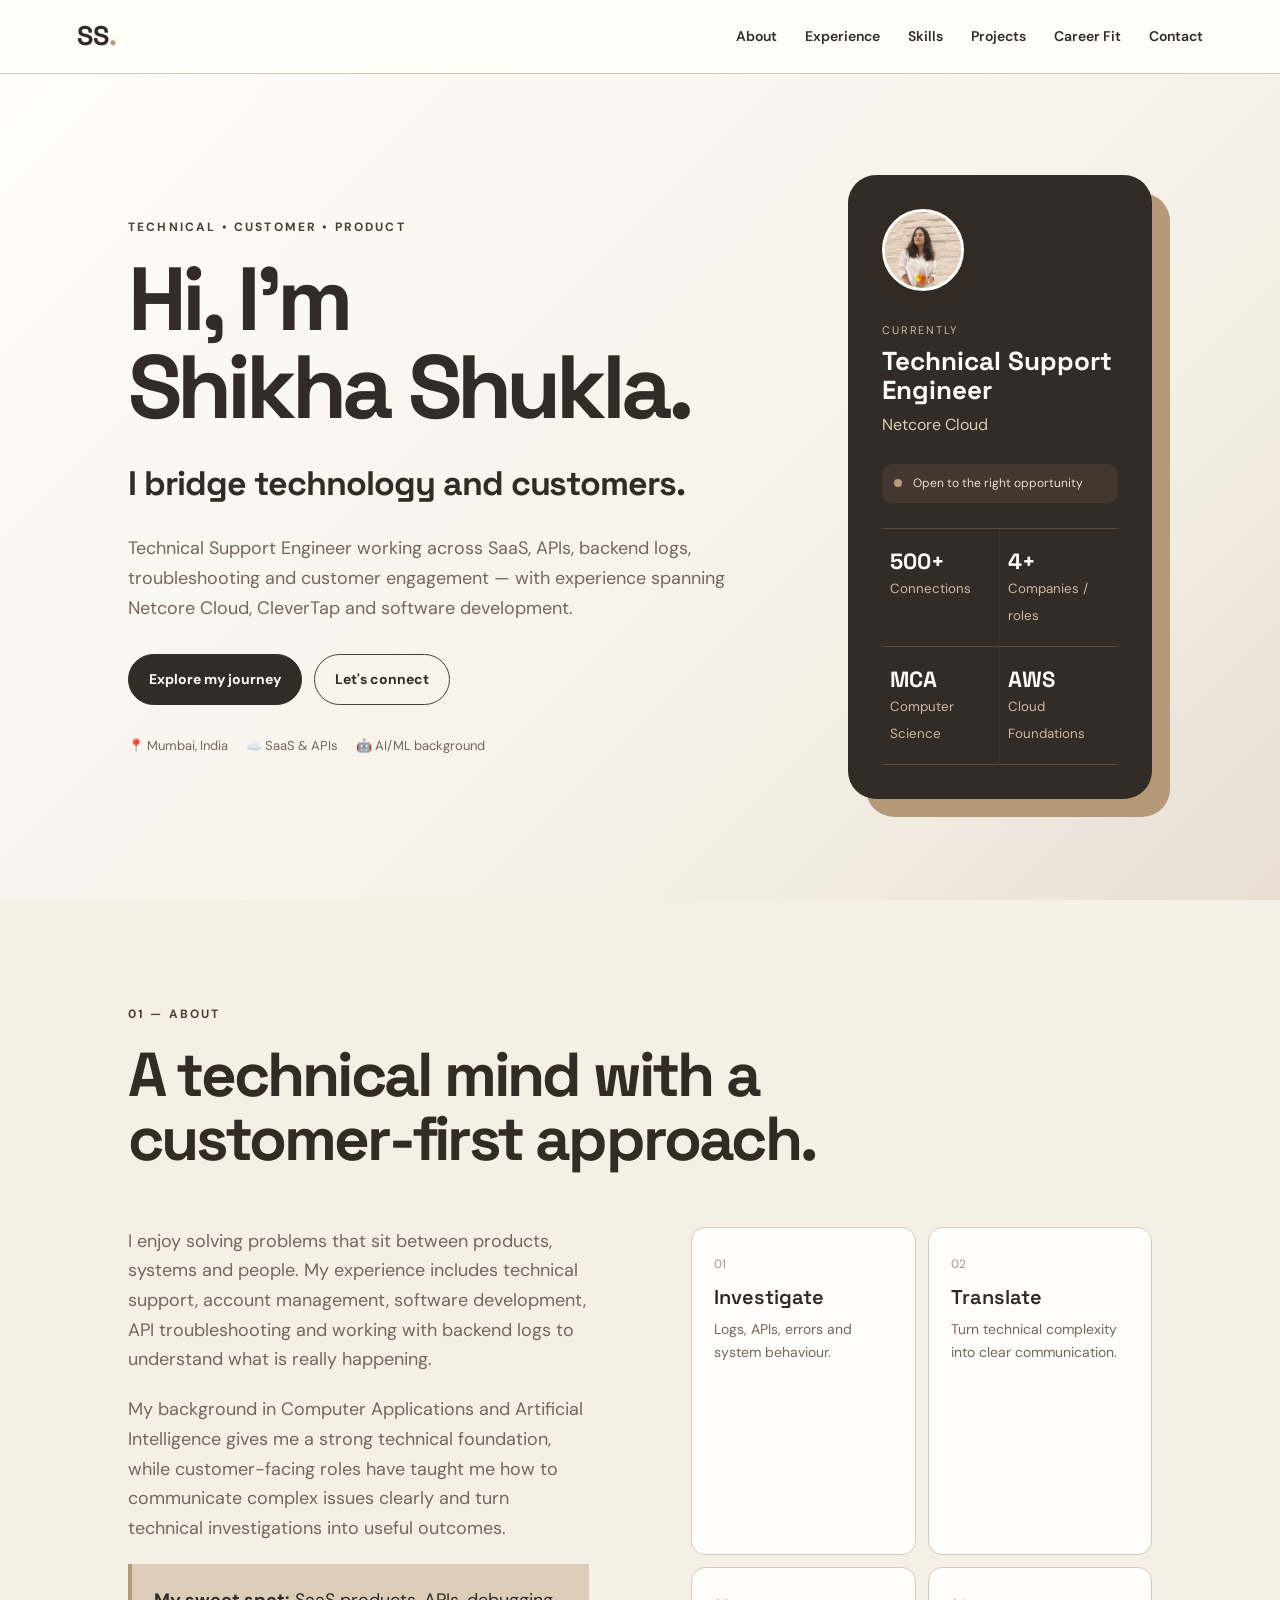
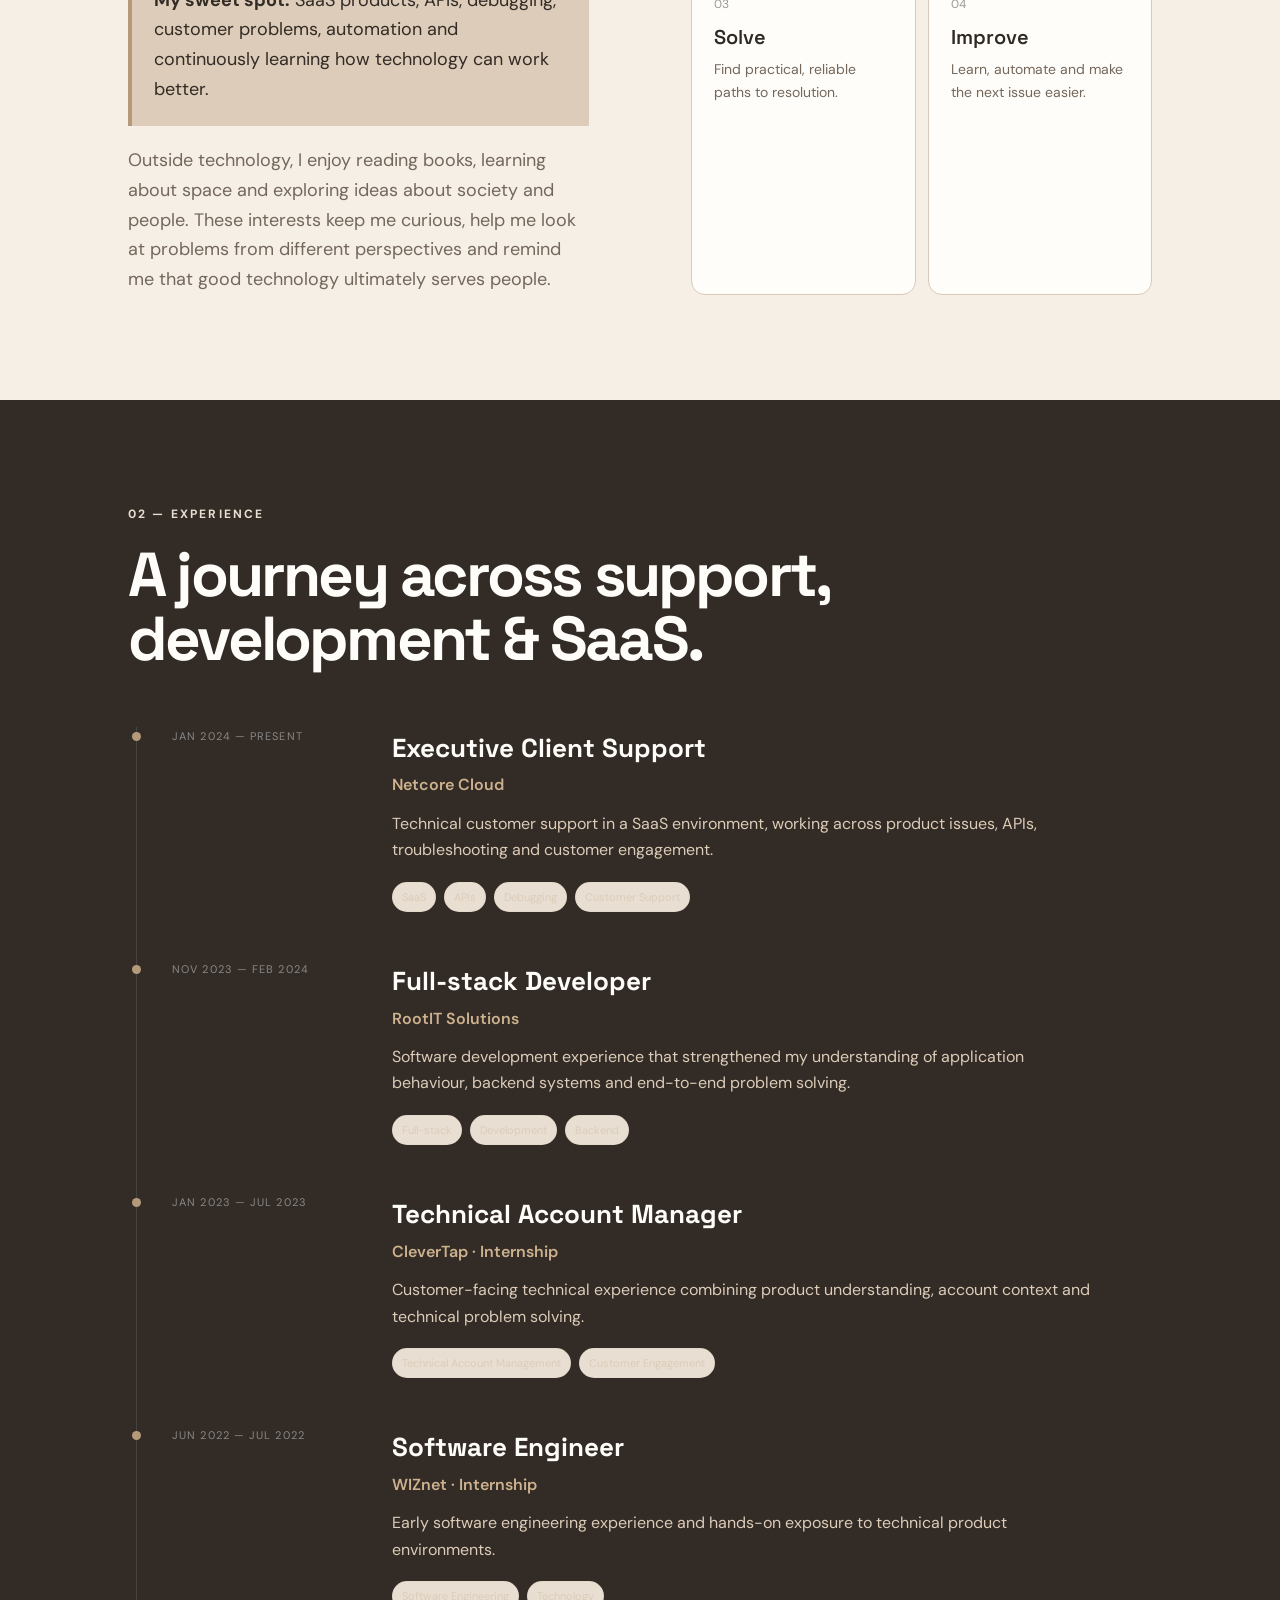
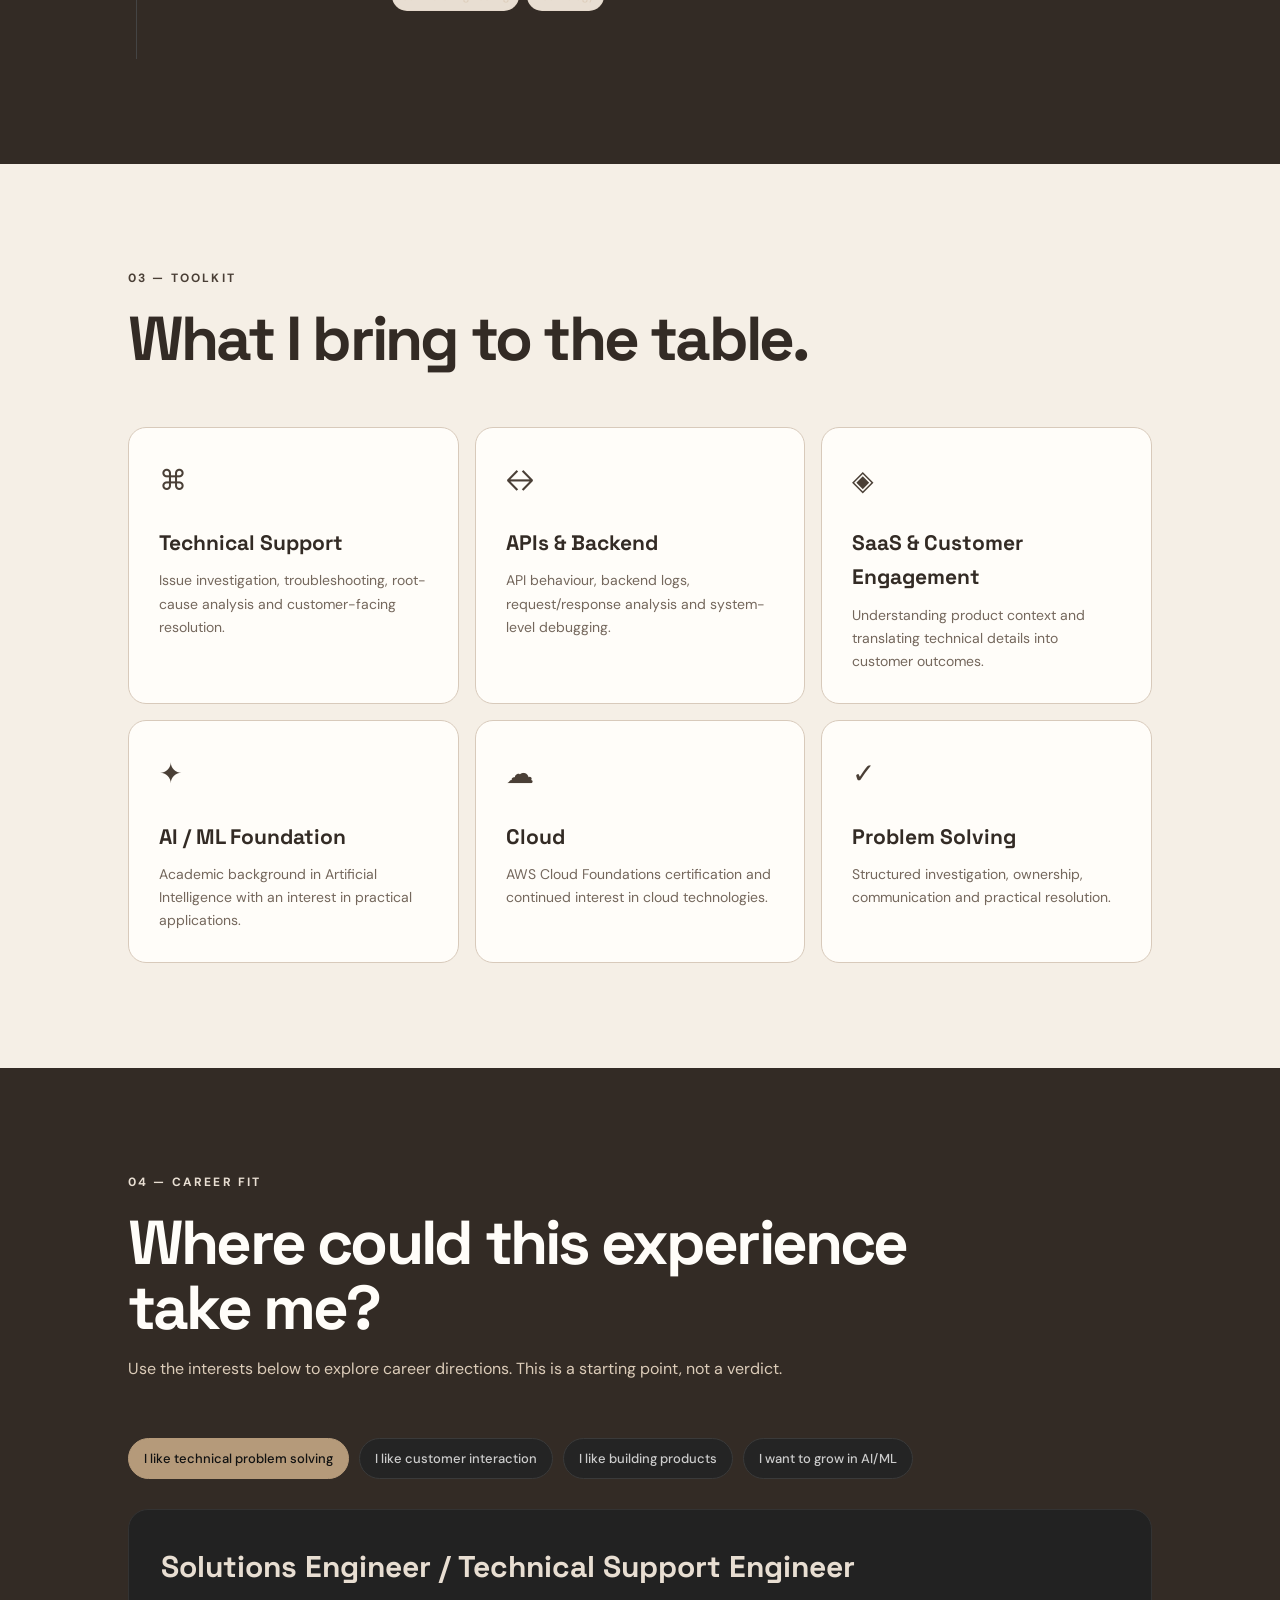
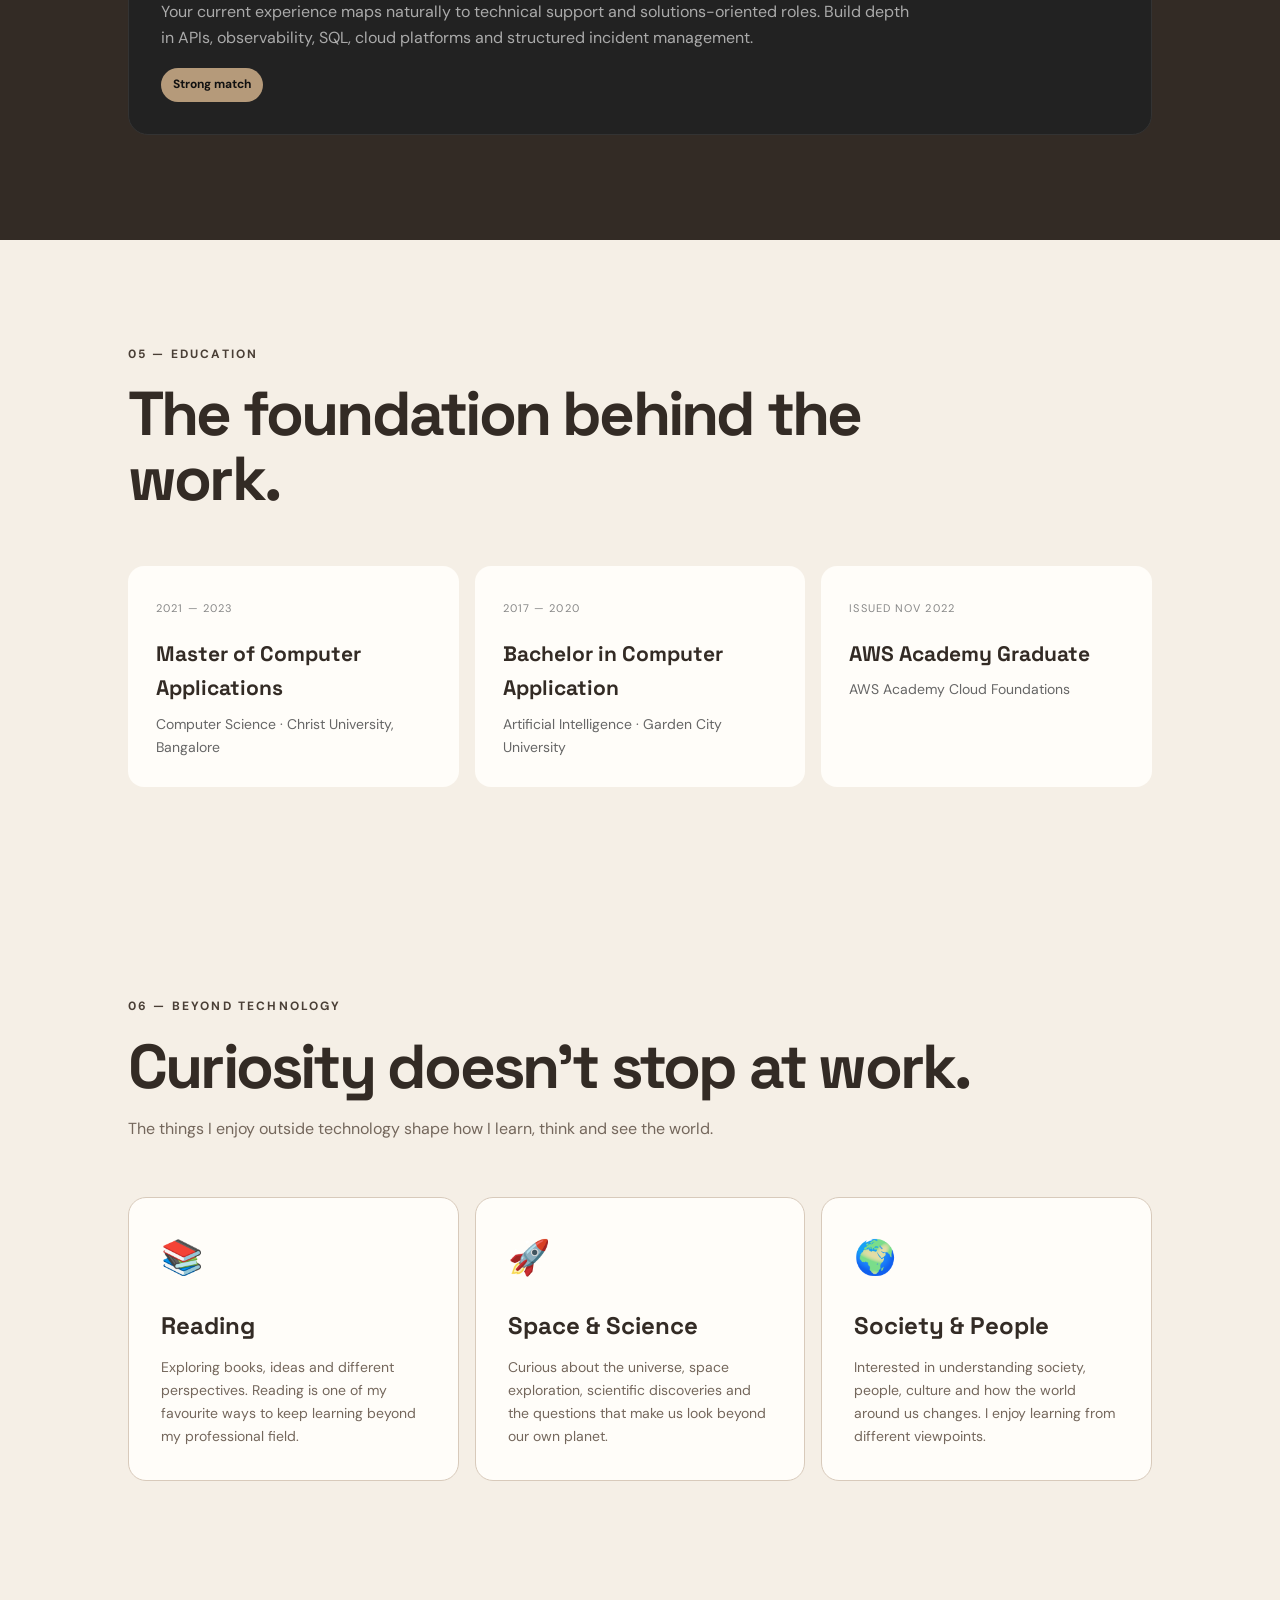
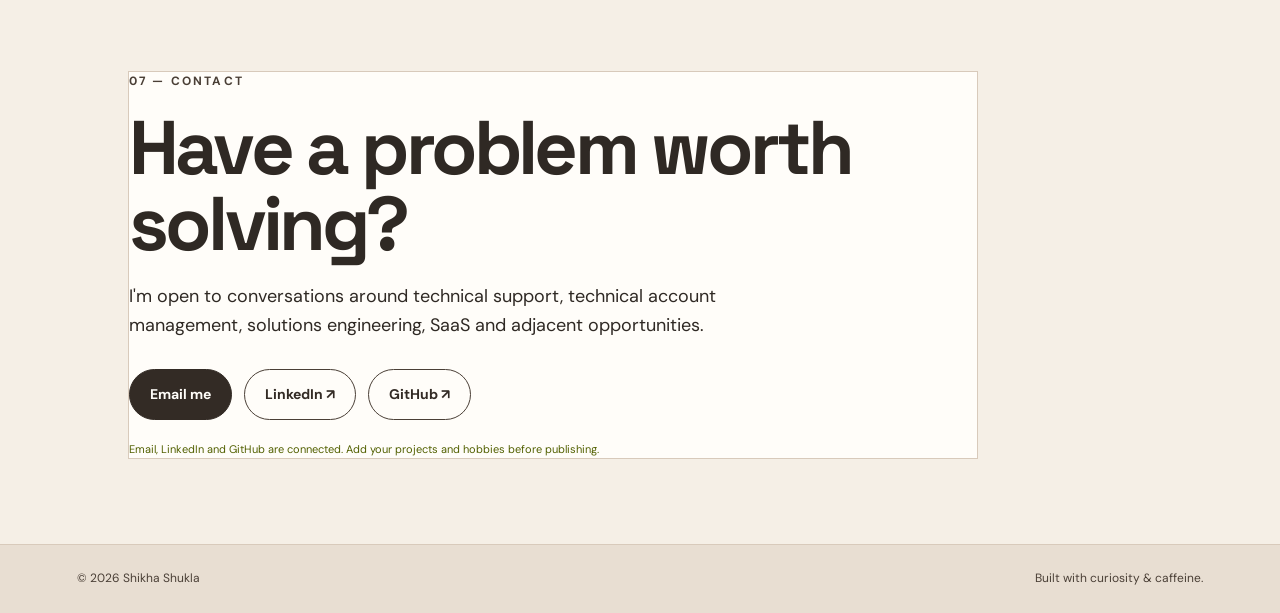
==== shikha_profile.html @ fa7e6013 "Publish portfolio site" ====
<!DOCTYPE html>
<html lang="en">
<head>
  <meta charset="UTF-8" />
  <meta name="viewport" content="width=device-width, initial-scale=1.0" />
  <meta name="description" content="Shikha Shukla — Technical Support Engineer, SaaS, APIs, backend troubleshooting and customer engagement." />
  <title>Shikha Shukla | Technical Support Engineer</title>
  <link rel="preconnect" href="https://fonts.googleapis.com">
  <link rel="preconnect" href="https://fonts.gstatic.com" crossorigin>
  <link href="https://fonts.googleapis.com/css2?family=DM+Sans:wght@400;500;600;700&family=Space+Grotesk:wght@500;600;700&display=swap" rel="stylesheet">
  <link rel="stylesheet" href="styles.css" />
</head>
<body>
  <header class="nav">
    <a class="brand" href="#home">SS<span>.</span></a>
    <button class="menu" aria-label="Open navigation">☰</button>
    <nav>
      <a href="#about">About</a>
      <a href="#experience">Experience</a>
      <a href="#skills">Skills</a>
      <a href="#projects">Projects</a>
      <a href="#career">Career Fit</a>
      <a href="#contact">Contact</a>
    </nav>
  </header>

  <main>
    <section id="home" class="hero">
      <div class="hero-copy reveal">
        <p class="eyebrow">TECHNICAL • CUSTOMER • PRODUCT</p>
        <h1>Hi, I'm <span>Shikha Shukla.</span></h1>
        <h2>I bridge technology and customers.</h2>
        <p class="lead">
          Technical Support Engineer working across SaaS, APIs, backend logs,
          troubleshooting and customer engagement — with experience spanning Netcore Cloud,
          CleverTap and software development.
        </p>
        <div class="actions">
          <a class="btn primary" href="#experience">Explore my journey</a>
          <a class="btn secondary" href="#contact">Let's connect</a>
        </div>
        <div class="quick-facts">
          <span>📍 Mumbai, India</span>
          <span>☁️ SaaS & APIs</span>
          <span>🤖 AI/ML background</span>
        </div>
      </div>

      <div class="hero-card reveal">
        <div class="avatar"><img src="images/shikha-profile.jpg" alt="Shikha Shukla"></div>
        <p class="card-label">CURRENTLY</p>
        <h3>Technical Support Engineer</h3>
        <p>Netcore Cloud</p>
        <div class="status"><i></i> Open to the right opportunity</div>
        <div class="mini-grid">
          <div><strong>500+</strong><small>Connections</small></div>
          <div><strong>4+</strong><small>Companies / roles</small></div>
          <div><strong>MCA</strong><small>Computer Science</small></div>
          <div><strong>AWS</strong><small>Cloud Foundations</small></div>
        </div>
      </div>
    </section>

    <section id="about" class="section">
      <div class="section-heading">
        <p class="eyebrow">01 — ABOUT</p>
        <h2>A technical mind with a customer-first approach.</h2>
      </div>
      <div class="about-grid">
        <div class="about-text">
          <p>
            I enjoy solving problems that sit between products, systems and people.
            My experience includes technical support, account management, software development,
            API troubleshooting and working with backend logs to understand what is really happening.
          </p>
          <p>
            My background in Computer Applications and Artificial Intelligence gives me a strong
            technical foundation, while customer-facing roles have taught me how to communicate
            complex issues clearly and turn technical investigations into useful outcomes.
          </p>
          <p class="highlight">
            <strong>My sweet spot:</strong> SaaS products, APIs, debugging, customer problems,
            automation and continuously learning how technology can work better.
          </p>
          <p>
            Outside technology, I enjoy reading books, learning about space and exploring ideas
            about society and people. These interests keep me curious, help me look at problems
            from different perspectives and remind me that good technology ultimately serves people.
          </p>
        </div>
        <div class="values">
          <div class="value"><span>01</span><strong>Investigate</strong><p>Logs, APIs, errors and system behaviour.</p></div>
          <div class="value"><span>02</span><strong>Translate</strong><p>Turn technical complexity into clear communication.</p></div>
          <div class="value"><span>03</span><strong>Solve</strong><p>Find practical, reliable paths to resolution.</p></div>
          <div class="value"><span>04</span><strong>Improve</strong><p>Learn, automate and make the next issue easier.</p></div>
        </div>
      </div>
    </section>

    <section id="experience" class="section dark">
      <div class="section-heading">
        <p class="eyebrow">02 — EXPERIENCE</p>
        <h2>A journey across support, development & SaaS.</h2>
      </div>
      <div class="timeline">
        <article class="job">
          <div class="date">JAN 2024 — PRESENT</div>
          <div class="job-body">
            <h3>Executive Client Support</h3><p class="company">Netcore Cloud</p>
            <p>Technical customer support in a SaaS environment, working across product issues, APIs, troubleshooting and customer engagement.</p>
            <div class="tags"><span>SaaS</span><span>APIs</span><span>Debugging</span><span>Customer Support</span></div>
          </div>
        </article>
        <article class="job">
          <div class="date">NOV 2023 — FEB 2024</div>
          <div class="job-body">
            <h3>Full-stack Developer</h3><p class="company">RootIT Solutions</p>
            <p>Software development experience that strengthened my understanding of application behaviour, backend systems and end-to-end problem solving.</p>
            <div class="tags"><span>Full-stack</span><span>Development</span><span>Backend</span></div>
          </div>
        </article>
        <article class="job">
          <div class="date">JAN 2023 — JUL 2023</div>
          <div class="job-body">
            <h3>Technical Account Manager</h3><p class="company">CleverTap · Internship</p>
            <p>Customer-facing technical experience combining product understanding, account context and technical problem solving.</p>
            <div class="tags"><span>Technical Account Management</span><span>Customer Engagement</span></div>
          </div>
        </article>
        <article class="job">
          <div class="date">JUN 2022 — JUL 2022</div>
          <div class="job-body">
            <h3>Software Engineer</h3><p class="company">WIZnet · Internship</p>
            <p>Early software engineering experience and hands-on exposure to technical product environments.</p>
            <div class="tags"><span>Software Engineering</span><span>Technology</span></div>
          </div>
        </article>
      </div>
    </section>

    <section id="skills" class="section">
      <div class="section-heading">
        <p class="eyebrow">03 — TOOLKIT</p>
        <h2>What I bring to the table.</h2>
      </div>
      <div class="skill-grid">
        <div class="skill-card"><div class="icon">⌘</div><h3>Technical Support</h3><p>Issue investigation, troubleshooting, root-cause analysis and customer-facing resolution.</p></div>
        <div class="skill-card"><div class="icon">↔</div><h3>APIs & Backend</h3><p>API behaviour, backend logs, request/response analysis and system-level debugging.</p></div>
        <div class="skill-card"><div class="icon">◈</div><h3>SaaS & Customer Engagement</h3><p>Understanding product context and translating technical details into customer outcomes.</p></div>
        <div class="skill-card"><div class="icon">✦</div><h3>AI / ML Foundation</h3><p>Academic background in Artificial Intelligence with an interest in practical applications.</p></div>
        <div class="skill-card"><div class="icon">☁</div><h3>Cloud</h3><p>AWS Cloud Foundations certification and continued interest in cloud technologies.</p></div>
        <div class="skill-card"><div class="icon">✓</div><h3>Problem Solving</h3><p>Structured investigation, ownership, communication and practical resolution.</p></div>
      </div>
    </section>

    <!-- <section id="projects" class="section projects">
      <div class="section-heading">
        <p class="eyebrow">04 — PROJECTS</p>
        <h2>Work worth putting on the wall.</h2>
        <p class="muted">Replace these placeholders with your real projects. The cards are ready for GitHub or live-demo links.</p>
      </div>
      <div class="project-grid">
        <article class="project-card featured">
          <span class="project-number">01</span>
          <h3>API Troubleshooting Toolkit</h3>
          <p>A practical toolkit or guide for diagnosing API failures, authentication issues, status codes and backend behaviour.</p>
          <div class="tags"><span>APIs</span><span>Debugging</span><span>Documentation</span></div>
          <a href="#" class="project-link placeholder-link">Add project link →</a>
        </article>
        <article class="project-card">
          <span class="project-number">02</span>
          <h3>AI / ML Project</h3>
          <p>Add one of your MCA/BCA projects here. Focus on the problem, your contribution, technology and measurable result.</p>
          <div class="tags"><span>AI/ML</span><span>Python</span><span>Research</span></div>
          <a href="#" class="project-link placeholder-link">Add GitHub link →</a>
        </article>
        <article class="project-card">
          <span class="project-number">03</span>
          <h3>Full-stack Application</h3>
          <p>Showcase a development project from your RootIT or personal work with a short explanation of the architecture.</p>
          <div class="tags"><span>Full-stack</span><span>Backend</span><span>Web</span></div>
          <a href="#" class="project-link placeholder-link">Add demo link →</a>
        </article>
      </div>
    </section> -->

    <section id="career" class="section career dark">
      <div class="section-heading">
        <p class="eyebrow">04 — CAREER FIT</p>
        <h2>Where could this experience take me?</h2>
        <p>Use the interests below to explore career directions. This is a starting point, not a verdict.</p>
      </div>
      <div class="career-controls">
        <button class="career-btn active" data-career="technical">I like technical problem solving</button>
        <button class="career-btn" data-career="customer">I like customer interaction</button>
        <button class="career-btn" data-career="building">I like building products</button>
        <button class="career-btn" data-career="ai">I want to grow in AI/ML</button>
      </div>
      <div id="career-result" class="career-result"></div>
    </section>

    <section class="section education">
      <div class="section-heading">
        <p class="eyebrow">05 — EDUCATION</p>
        <h2>The foundation behind the work.</h2>
      </div>
      <div class="edu-grid">
        <article><span>2021 — 2023</span><h3>Master of Computer Applications</h3><p>Computer Science · Christ University, Bangalore</p></article>
        <article><span>2017 — 2020</span><h3>Bachelor in Computer Application</h3><p>Artificial Intelligence · Garden City University</p></article>
        <article><span>ISSUED NOV 2022</span><h3>AWS Academy Graduate</h3><p>AWS Academy Cloud Foundations</p></article>
      </div>
    </section>

    <section id="interests" class="section interests">
      <div class="section-heading">
        <p class="eyebrow">06 — BEYOND TECHNOLOGY</p>
        <h2>Curiosity doesn't stop at work.</h2>
        <p class="muted">The things I enjoy outside technology shape how I learn, think and see the world.</p>
      </div>
      <div class="interest-grid">
        <article class="interest-card">
          <div class="interest-icon">📚</div>
          <h3>Reading</h3>
          <p>Exploring books, ideas and different perspectives. Reading is one of my favourite ways to keep learning beyond my professional field.</p>
        </article>
        <article class="interest-card">
          <div class="interest-icon">🚀</div>
          <h3>Space & Science</h3>
          <p>Curious about the universe, space exploration, scientific discoveries and the questions that make us look beyond our own planet.</p>
        </article>
        <article class="interest-card">
          <div class="interest-icon">🌍</div>
          <h3>Society & People</h3>
          <p>Interested in understanding society, people, culture and how the world around us changes. I enjoy learning from different viewpoints.</p>
        </article>
      </div>
    </section>

    <section id="contact" class="section contact">
      <div class="contact-box">
        <p class="eyebrow">07 — CONTACT</p>
        <h2>Have a problem worth solving?</h2>
        <p>I'm open to conversations around technical support, technical account management, solutions engineering, SaaS and adjacent opportunities.</p>
        <div class="contact-actions">
          <!-- Replace the placeholder email and URLs below -->
          <a class="btn primary" href="mailto:shikhashukla676@gmail.com">Email me</a>
          <a class="btn secondary" href="https://www.linkedin.com/in/shikha-shukla-79318119a/" target="_blank" rel="noopener">LinkedIn ↗</a>
          <a class="btn secondary" href="https://github.com/shikhass2021" target="_blank" rel="noopener">GitHub ↗</a>
        </div>
        <p class="small-note">Email, LinkedIn and GitHub are connected. Add your projects and hobbies before publishing.</p>
      </div>
    </section>
  </main>

  <footer>
    <span>© <span id="year"></span> Shikha Shukla</span>
    <span>Built with curiosity & caffeine.</span>
  </footer>

  <script src="script.js"></script>
</body>
</html>
---- styles.css ----
*{box-sizing:border-box;margin:0;padding:0}
:root{
  --bg:#F5EFE6;
  --surface:#FFFDF9;
  --surface-2:#E8DED2;
  --dark:#332B25;
  --dark-2:#4A3F36;
  --text:#2F2924;
  --muted:#74675C;
  --accent:#B59A7A;
  --accent-soft:#DCCCB9;
  --line:#D8CABB;
  --white:#FFFDF9;
}
html{scroll-behavior:smooth}
body{font-family:"DM Sans",sans-serif;background:var(--bg);color:var(--text);line-height:1.65}
h1,h2,h3,.brand{font-family:"Space Grotesk",sans-serif}
a{color:inherit;text-decoration:none}
.nav{height:74px;display:flex;align-items:center;justify-content:space-between;padding:0 6vw;border-bottom:1px solid var(--line);position:sticky;top:0;background:rgba(245,244,239,.92);backdrop-filter:blur(12px);z-index:20}
.brand{font-size:27px;font-weight:700}.brand span{color:#8dbb00}
.nav nav{display:flex;gap:28px;font-size:14px;font-weight:600}.nav nav a:hover{color:#7da900}.menu{display:none;background:none;border:0;font-size:24px}
.hero{min-height:calc(100vh - 74px);display:grid;grid-template-columns:1.35fr .65fr;gap:7vw;align-items:center;padding:7vw 10vw}
.eyebrow{font-size:12px;font-weight:700;letter-spacing:.18em;color:#7a7a73;margin-bottom:18px}
.hero h1{font-size:clamp(48px,7vw,92px);line-height:.98;letter-spacing:-.055em;max-width:850px}.hero h1 span{display:block}
.hero h2{font-size:clamp(22px,3vw,34px);margin-top:25px;letter-spacing:-.03em}
.lead{font-size:18px;color:var(--muted);max-width:720px;margin:22px 0 30px}
.actions,.contact-actions{display:flex;gap:12px;flex-wrap:wrap}.btn{padding:13px 20px;border-radius:999px;font-weight:700;font-size:14px;border:1px solid var(--text);display:inline-block;transition:.2s}.btn:hover{transform:translateY(-2px)}.primary{background:var(--text);color:white}.secondary{background:transparent}
.quick-facts{display:flex;gap:18px;flex-wrap:wrap;margin-top:30px;color:#555;font-size:13px}
.hero-card{background:var(--dark);color:#fff;border-radius:28px;padding:34px;box-shadow:18px 18px 0 var(--accent);transform:rotate(1deg)}
.avatar{height:78px;width:78px;border-radius:50%;overflow:hidden;margin-bottom:30px}
.card-label{font-size:11px;letter-spacing:.16em;color:#aaa}.hero-card h3{font-size:26px;line-height:1.1;margin:8px 0}.hero-card>p:not(.card-label){color:#bbb}.status{margin:25px 0;padding:10px 12px;background:#242424;border-radius:10px;font-size:12px;color:#ddd}.status i{display:inline-block;width:8px;height:8px;border-radius:50%;background:var(--accent);margin-right:8px}
.mini-grid{display:grid;grid-template-columns:1fr 1fr;border-top:1px solid #333}.mini-grid div{padding:18px 8px;border-bottom:1px solid #333}.mini-grid div:nth-child(odd){border-right:1px solid #333}.mini-grid strong{display:block;font:700 22px "Space Grotesk"}.mini-grid small{color:#999}
.section{padding:105px 10vw}.section-heading{max-width:850px;margin-bottom:55px}.section-heading h2{font-size:clamp(34px,5vw,62px);line-height:1.04;letter-spacing:-.045em}.section-heading>p:last-child{margin-top:16px;color:#aaa}
.about-grid{display:grid;grid-template-columns:1fr 1fr;gap:8vw}.about-text{font-size:18px;color:#555}.about-text p+p{margin-top:20px}.highlight{padding:22px;border-left:4px solid var(--accent);background:#ebeae4;color:#333}
.values{display:grid;grid-template-columns:1fr 1fr;gap:12px}.value{padding:22px;background:var(--surface);border:1px solid var(--line);border-radius:14px}.value span{font-size:12px;color:#999}.value strong{display:block;font:600 20px "Space Grotesk";margin:8px 0}.value p{font-size:14px;color:var(--muted)}
.dark{background:var(--dark);color:#fff}.dark .eyebrow{color:#aaa}.timeline{border-left:1px solid #444;margin-left:8px}.job{display:grid;grid-template-columns:180px 1fr;gap:40px;padding:0 0 48px 35px;position:relative}.job:before{content:"";position:absolute;left:-5px;top:5px;width:9px;height:9px;border-radius:50%;background:var(--accent)}.date{font-size:11px;letter-spacing:.1em;color:#888}.job-body h3{font-size:26px}.company{color:var(--accent);font-weight:600;margin:3px 0 12px}.job-body>p:not(.company){color:#aaa;max-width:700px}.tags{display:flex;gap:8px;flex-wrap:wrap;margin-top:18px}.tags span{font-size:11px;border:1px solid rgba(255,255,255,.16);padding:5px 9px;border-radius:999px;color:#999}.section:not(.dark) .tags span{border-color:var(--line);color:#666}
.skill-grid{display:grid;grid-template-columns:repeat(3,1fr);gap:16px}.skill-card{background:var(--surface);border:1px solid var(--line);padding:30px;border-radius:18px;transition:.25s}.skill-card:hover{transform:translateY(-5px);box-shadow:0 15px 30px rgba(0,0,0,.06)}.icon{font-size:28px;margin-bottom:22px}.skill-card h3{font-size:21px;margin-bottom:9px}.skill-card p{font-size:14px;color:var(--muted)}
.project-grid{display:grid;grid-template-columns:repeat(3,1fr);gap:16px}.project-card{background:var(--surface);border:1px solid var(--line);padding:32px;border-radius:18px;min-height:300px;display:flex;flex-direction:column}.project-card.featured{background:#e9ffb5;border-color:#d7ef99}.project-number{font:700 13px "Space Grotesk";color:#888}.project-card h3{font-size:26px;margin:28px 0 12px}.project-card p{color:#666;font-size:14px}.project-link{margin-top:auto;padding-top:25px;font-weight:700;font-size:13px}.placeholder-link{cursor:pointer}
.career-controls{display:flex;gap:10px;flex-wrap:wrap;margin-bottom:30px}.career-btn{background:#242424;border:1px solid #3a3a3a;color:#ccc;border-radius:999px;padding:11px 15px;cursor:pointer;font:500 13px "DM Sans"}.career-btn.active,.career-btn:hover{background:var(--accent);color:#111;border-color:var(--accent)}.career-result{background:#222;border:1px solid #333;border-radius:20px;padding:32px;min-height:180px}.career-result h3{font-size:30px}.career-result p{color:#aaa;max-width:750px;margin-top:8px}.match{display:inline-block;margin-top:16px;background:var(--accent);color:#111;padding:7px 12px;border-radius:999px;font-weight:700;font-size:12px}
.edu-grid{display:grid;grid-template-columns:repeat(3,1fr);gap:16px}.edu-grid article{padding:28px;background:#ebeae4;border-radius:16px}.edu-grid span{font-size:11px;color:#888;letter-spacing:.1em}.edu-grid h3{font-size:21px;margin:16px 0 7px}.edu-grid p{font-size:14px;color:#666}
.contact{background:var(--accent);padding-top:85px;padding-bottom:85px}.contact-box{max-width:850px}.contact h2{font-size:clamp(42px,6vw,76px);line-height:1;letter-spacing:-.05em}.contact-box>p:not(.eyebrow):not(.small-note){max-width:650px;margin:20px 0 28px;font-size:18px}.contact .secondary{border-color:#111}.small-note{font-size:11px!important;color:#526000;margin-top:20px}
footer{padding:24px 6vw;display:flex;justify-content:space-between;font-size:12px;color:#888;background:#111;color:#888}
.muted{color:var(--muted)!important}
.reveal{animation:up .7s ease both}@keyframes up{from{opacity:0;transform:translateY(20px)}to{opacity:1;transform:none}}
@media(max-width:850px){.nav{padding:0 5vw}.nav nav{display:none}.menu{display:block}.nav.open nav{display:flex;position:absolute;top:74px;left:0;right:0;background:var(--bg);padding:22px 5vw;flex-direction:column;gap:15px;border-bottom:1px solid var(--line)}
.hero{grid-template-columns:1fr;padding:70px 7vw}.hero-card{max-width:480px}.section{padding:75px 7vw}.about-grid,.skill-grid,.project-grid,.edu-grid{grid-template-columns:1fr}.values{grid-template-columns:1fr 1fr}.job{grid-template-columns:1fr;gap:8px}.hero h1{font-size:55px}}
@media(max-width:500px){.hero{padding-top:55px}.hero h1{font-size:48px}.values{grid-template-columns:1fr}.hero-card{box-shadow:10px 10px 0 var(--accent)}.section{padding:65px 6vw}footer{flex-direction:column;gap:8px}}

.interest-grid{display:grid;grid-template-columns:repeat(3,1fr);gap:16px}
.interest-card{background:var(--surface);border:1px solid var(--line);padding:32px;border-radius:18px;transition:.25s}
.interest-card:hover{transform:translateY(-5px);box-shadow:0 15px 30px rgba(0,0,0,.06)}
.interest-icon{font-size:34px;margin-bottom:20px}
.interest-card h3{font-size:24px;margin-bottom:10px}
.interest-card p{font-size:14px;color:var(--muted)}
@media(max-width:850px){.interest-grid{grid-template-columns:1fr}}


/* Profile photo */
.avatar img {
  width: 100%;
  height: 100%;
  object-fit: cover;
  display: block;
}


/* Beige / white / dark-beige portfolio theme */
body{
  background:var(--bg);
  color:var(--text);
}
.nav{
  background:rgba(255,253,249,.94);
  border-bottom:1px solid var(--line);
}
.hero{
  background:linear-gradient(135deg,#FFFDF9 0%,#F5EFE6 65%,#E8DED2 100%);
}
.hero-card,
.skill-card,
.project-card,
.interest-card,
.edu-grid article,
.contact-box{
  background:var(--surface);
  border-color:var(--line);
}
.hero-card{
  box-shadow:0 18px 45px rgba(79,62,45,.10);
}
.dark,
.career.dark{
  background:var(--dark);
  color:#FFFDF9;
}
.dark .job-body,
.dark .section-heading p,
.dark .career-result{
  color:#E8DED2;
}
.btn.primary{
  background:var(--dark);
  color:#FFFDF9;
}
.btn.secondary{
  background:transparent;
  color:var(--dark);
  border-color:var(--dark-2);
}
.dark .btn.secondary{
  color:#FFFDF9;
  border-color:#BFAF9F;
}
.avatar{
  background:var(--accent-soft);
  border:3px solid #FFFDF9;
  box-shadow:0 6px 18px rgba(79,62,45,.14);
}
.tags span{
  background:var(--surface-2);
  color:var(--dark-2);
}
.highlight{
  background:var(--accent-soft);
  border-left-color:var(--accent);
}
.icon,
.interest-icon{
  color:var(--dark-2);
}
footer{
  background:#E8DED2;
  color:var(--dark-2);
  border-top:1px solid var(--line);
}
a{color:inherit}


/* Final classy beige / white / dark-beige theme */
body{
  background:var(--bg);
  color:var(--text);
}
.nav{
  background:rgba(255,253,249,.96);
  color:var(--dark);
  border-bottom:1px solid var(--line);
}
.nav nav a:hover{color:var(--dark-2)}
.brand span{color:var(--accent)}

.hero{
  background:linear-gradient(135deg,#FFFDF9 0%,#F5EFE6 70%,#E8DED2 100%);
}
.hero h1,.hero h2,.section-heading h2,.skill-card h3,
.project-card h3,.interest-card h3,.edu-grid h3{
  color:var(--dark);
}
.eyebrow{color:var(--dark-2)}
.lead,.about-text,.quick-facts{color:var(--muted)}
.btn{border-color:var(--dark)}
.primary{background:var(--dark);color:#FFFDF9}
.secondary{color:var(--dark);background:transparent}

.hero-card{
  background:var(--dark);
  color:#FFFDF9;
  box-shadow:18px 18px 0 var(--accent);
}
.hero-card h3{color:#FFFDF9}
.hero-card>p:not(.card-label){color:#DCCCB9}
.card-label{color:#CBB9A5}
.status{background:#43382F;color:#E8DED2}
.mini-grid{border-color:#5A4C40}
.mini-grid div{border-color:#5A4C40}
.mini-grid small{color:#CBB9A5}

.section:not(.dark){
  background:var(--bg);
}
.value,.skill-card,.project-card,.interest-card,.edu-grid article{
  background:var(--surface);
  border-color:var(--line);
}
.value p,.skill-card p,.project-card p,.interest-card p{color:var(--muted)}
.highlight{background:var(--accent-soft);color:var(--dark)}
.icon,.interest-icon{color:var(--dark-2)}

.dark{
  background:var(--dark);
  color:#FFFDF9;
}
.dark .section-heading h2,
.dark .job-body h3{color:#FFFDF9}
.dark .eyebrow{color:#CBB9A5}
.dark .section-heading>p:last-child,
.dark .job-body>p:not(.company){color:#DCCCB9}
.company{color:#CDB28F}
.tags span{color:#DCCCB9;border-color:rgba(220,204,185,.28)}

.project-card.featured{
  background:#E8DED2;
  border-color:#D2C0AC;
}

.contact{
  background:#F5EFE6;
}
.contact-box{
  background:var(--surface);
  border:1px solid var(--line);
}
footer{
  background:#E8DED2;
  color:var(--dark-2);
  border-top:1px solid var(--line);
}

/* Small, classy profile crop: shows the upper half rather than the full-body photo. */
.avatar{
  width:82px;
  height:82px;
  border-radius:50%;
  overflow:hidden;
  margin-bottom:30px;
  border:3px solid #FFFDF9;
  background:var(--accent-soft);
  box-shadow:0 6px 18px rgba(51,43,37,.16);
}
.avatar img{
  width:100%;
  height:100%;
  display:block;
  object-fit:cover;
  object-position:center 28%;
}

/* Final profile avatar: upper-body crop, not full-body */
.avatar{
  width:82px;
  height:82px;
  border-radius:50%;
  overflow:hidden;
  flex:0 0 82px;
  border:3px solid #FFFDF9;
  background:#E8DED2;
  box-shadow:0 6px 18px rgba(51,43,37,.14);
}
.avatar img{
  width:100%;
  height:100%;
  display:block;
  object-fit:cover;
  object-position:center;
}
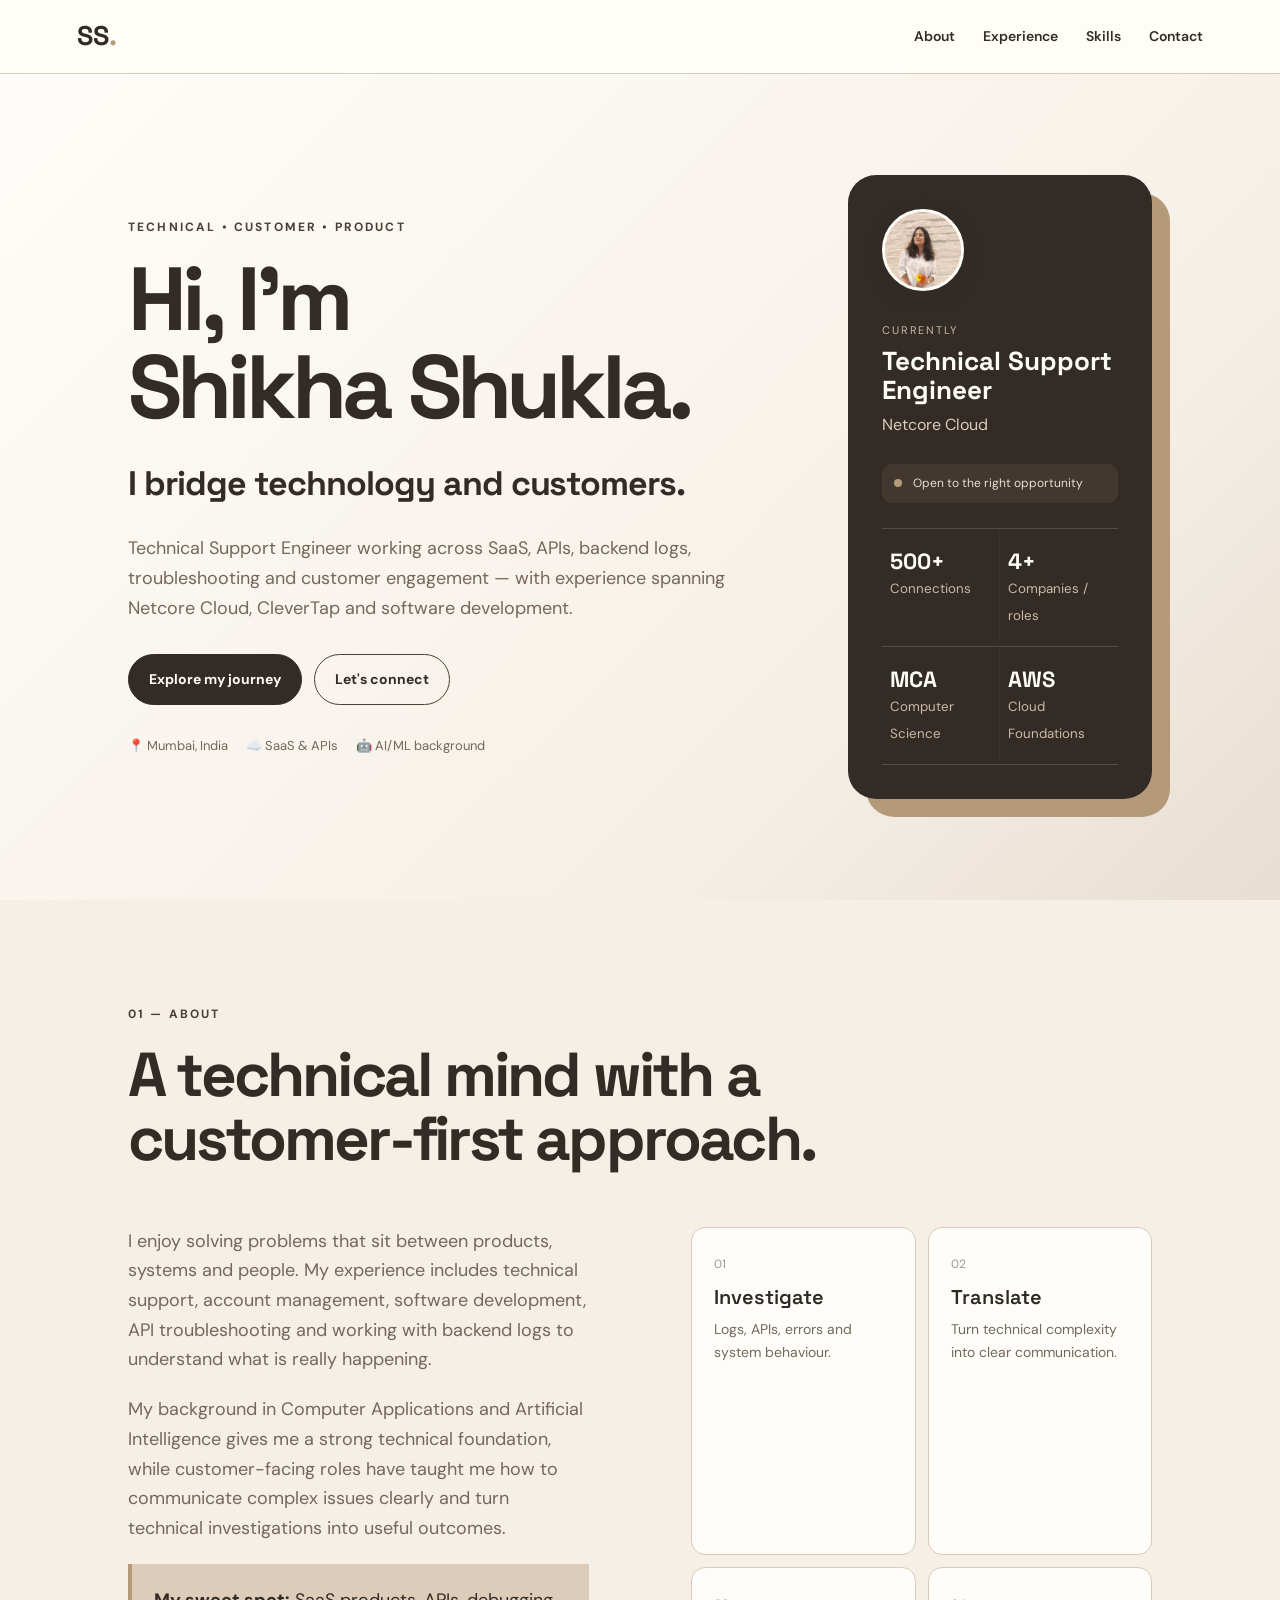
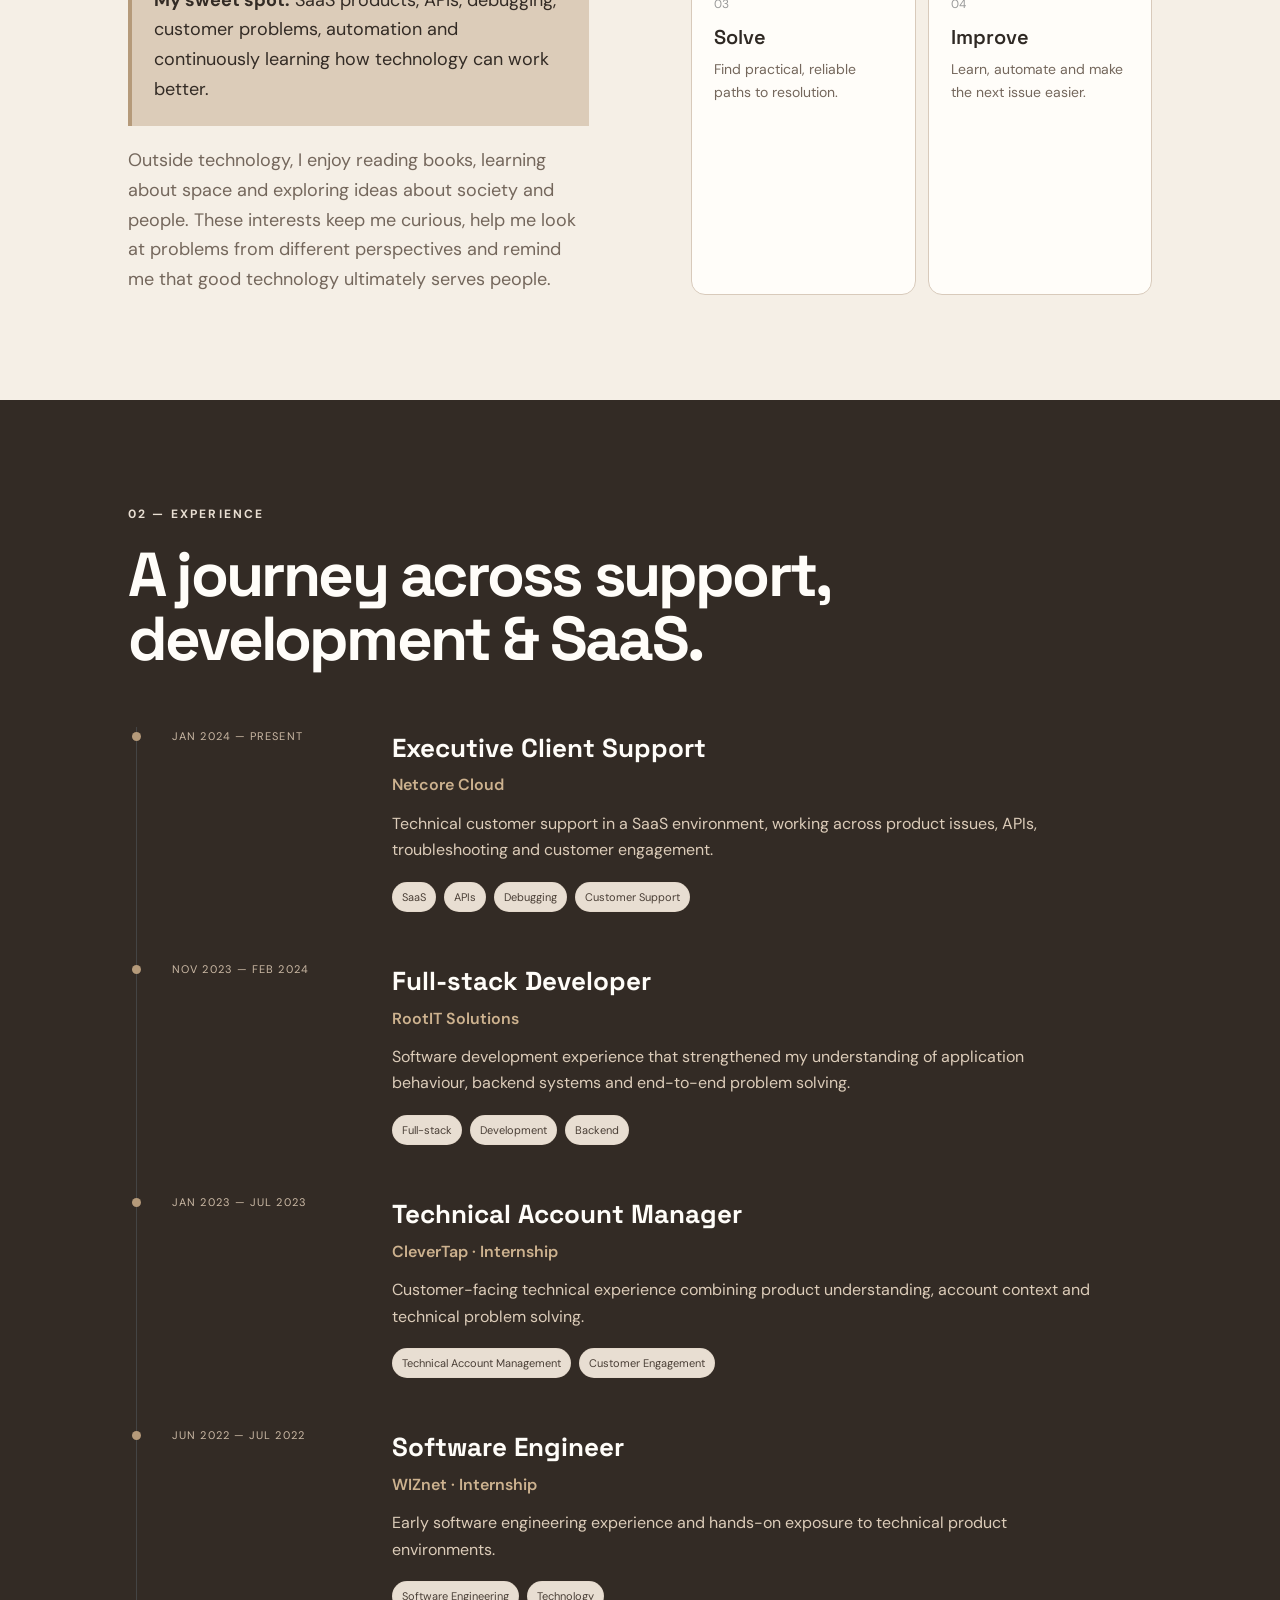
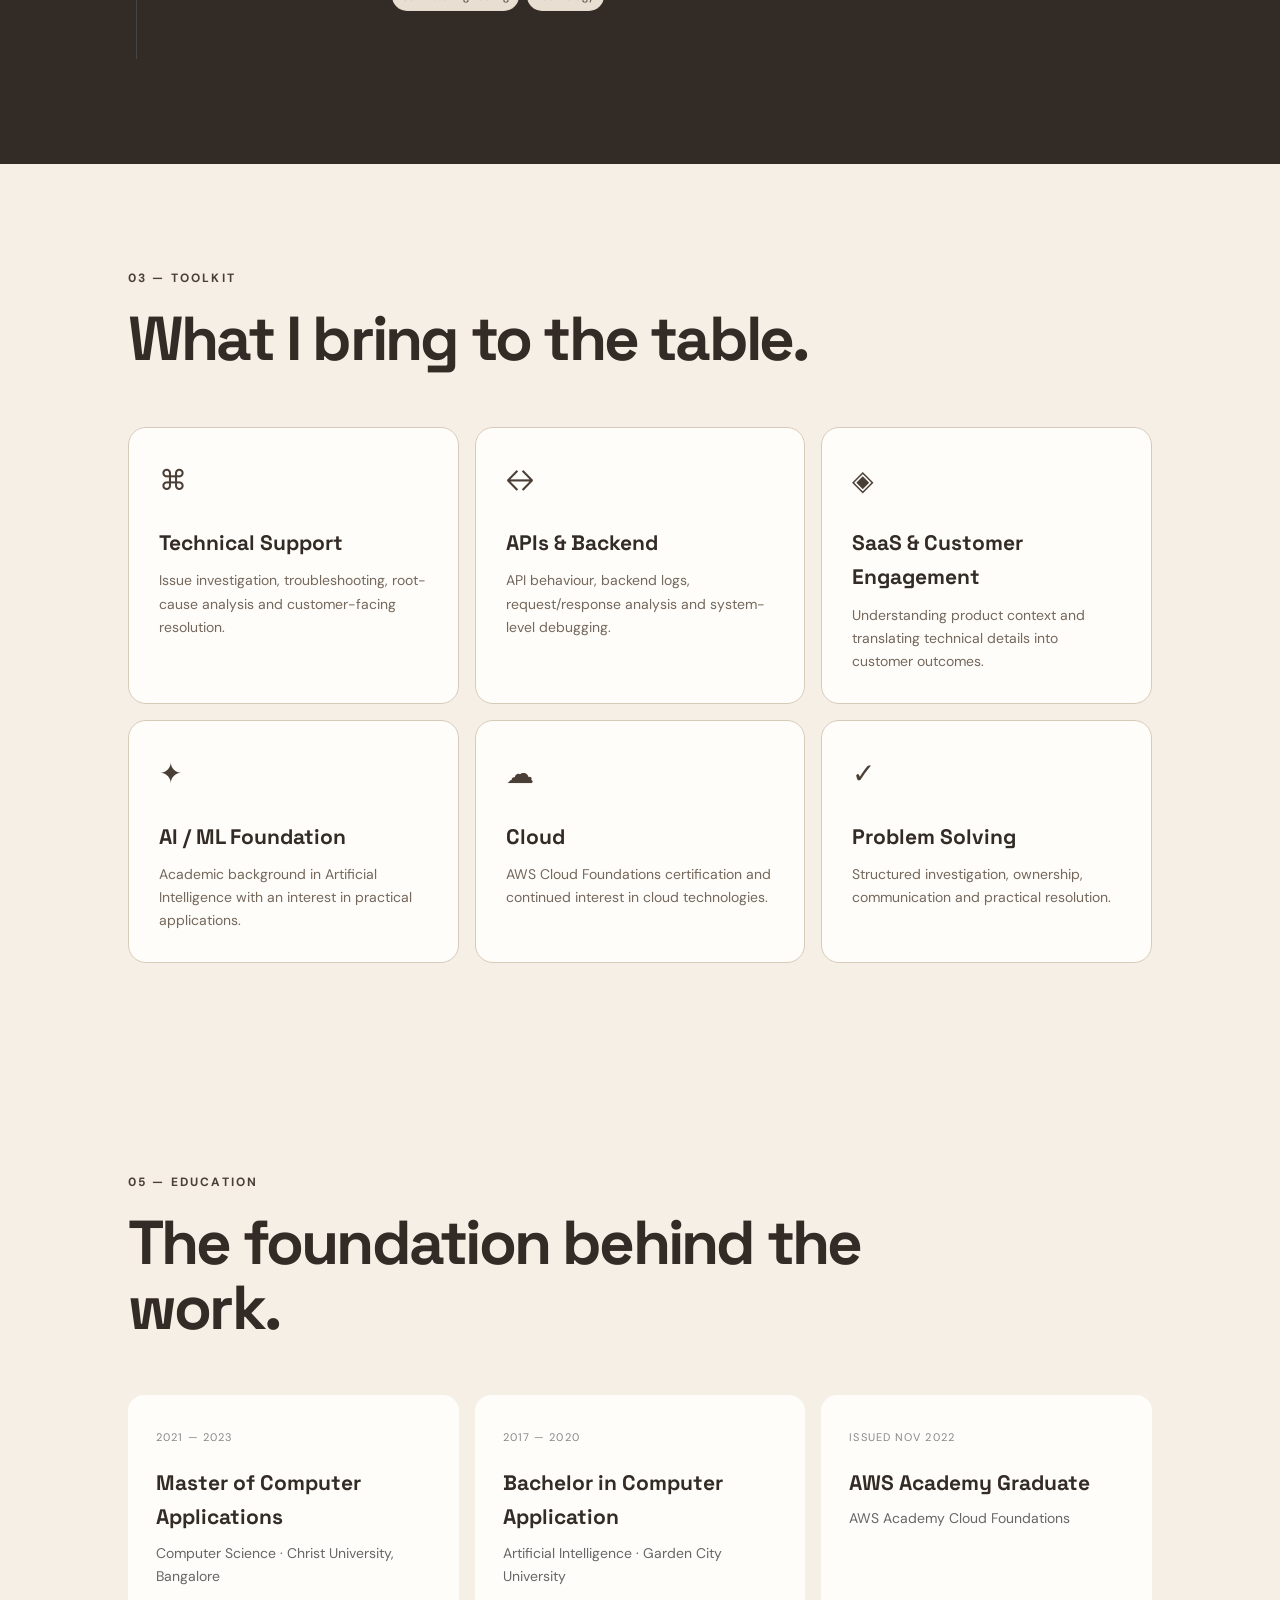
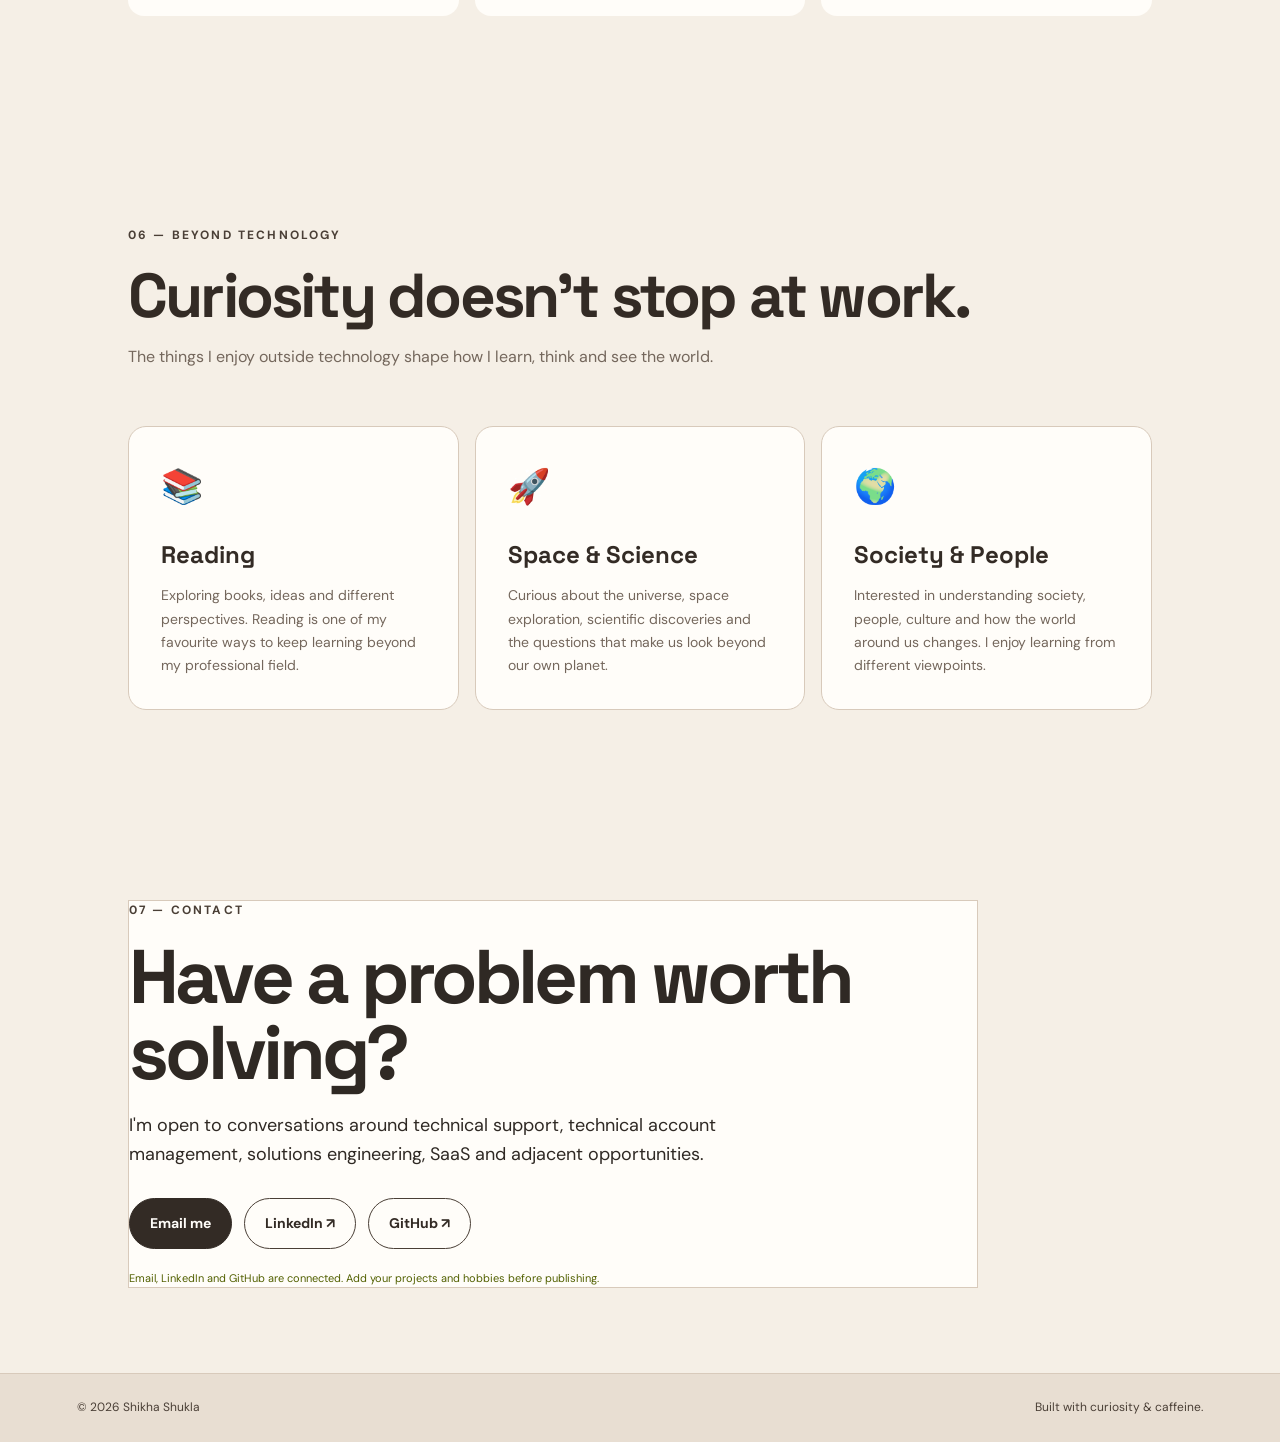
==== commit 29ea7f3f: "Hide projects and career sections" ====
--- a/shikha_profile.html
+++ b/shikha_profile.html
@@ -18,8 +18,8 @@
       <a href="#about">About</a>
       <a href="#experience">Experience</a>
       <a href="#skills">Skills</a>
-      <a href="#projects">Projects</a>
-      <a href="#career">Career Fit</a>
+      <!-- <a href="#projects">Projects</a> -->
+      <!-- <a href="#career">Career Fit</a> -->
       <a href="#contact">Contact</a>
     </nav>
   </header>
@@ -184,7 +184,7 @@
       </div>
     </section> -->
 
-    <section id="career" class="section career dark">
+    <!-- <section id="career" class="section career dark">
       <div class="section-heading">
         <p class="eyebrow">04 — CAREER FIT</p>
         <h2>Where could this experience take me?</h2>
@@ -197,7 +197,7 @@
         <button class="career-btn" data-career="ai">I want to grow in AI/ML</button>
       </div>
       <div id="career-result" class="career-result"></div>
-    </section>
+    </section> -->
 
     <section class="section education">
       <div class="section-heading">
--- a/styles.css
+++ b/styles.css
@@ -195,8 +195,10 @@
 .dark .eyebrow{color:#CBB9A5}
 .dark .section-heading>p:last-child,
 .dark .job-body>p:not(.company){color:#DCCCB9}
+.dark .date{color:#CBB9A5}
 .company{color:#CDB28F}
 .tags span{color:#DCCCB9;border-color:rgba(220,204,185,.28)}
+.dark .tags span{color:var(--dark-2)}
 
 .project-card.featured{
   background:#E8DED2;
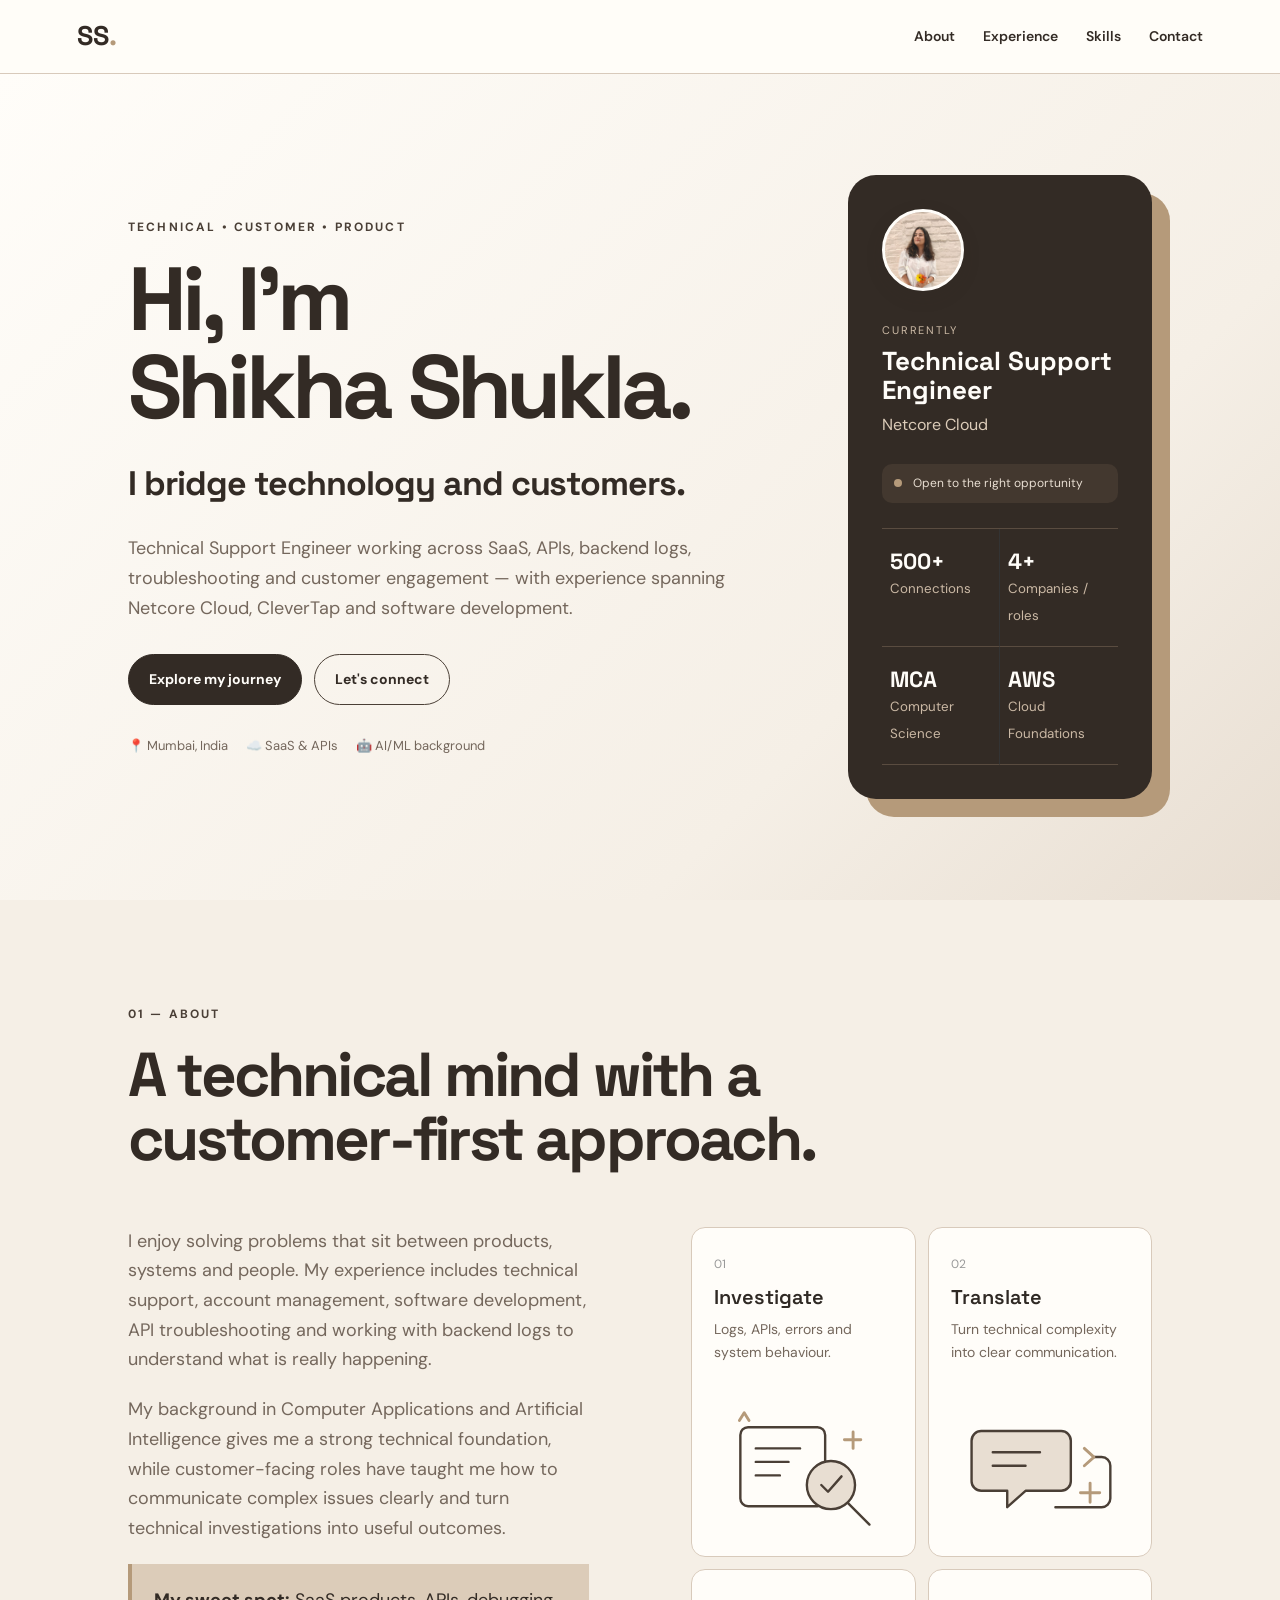
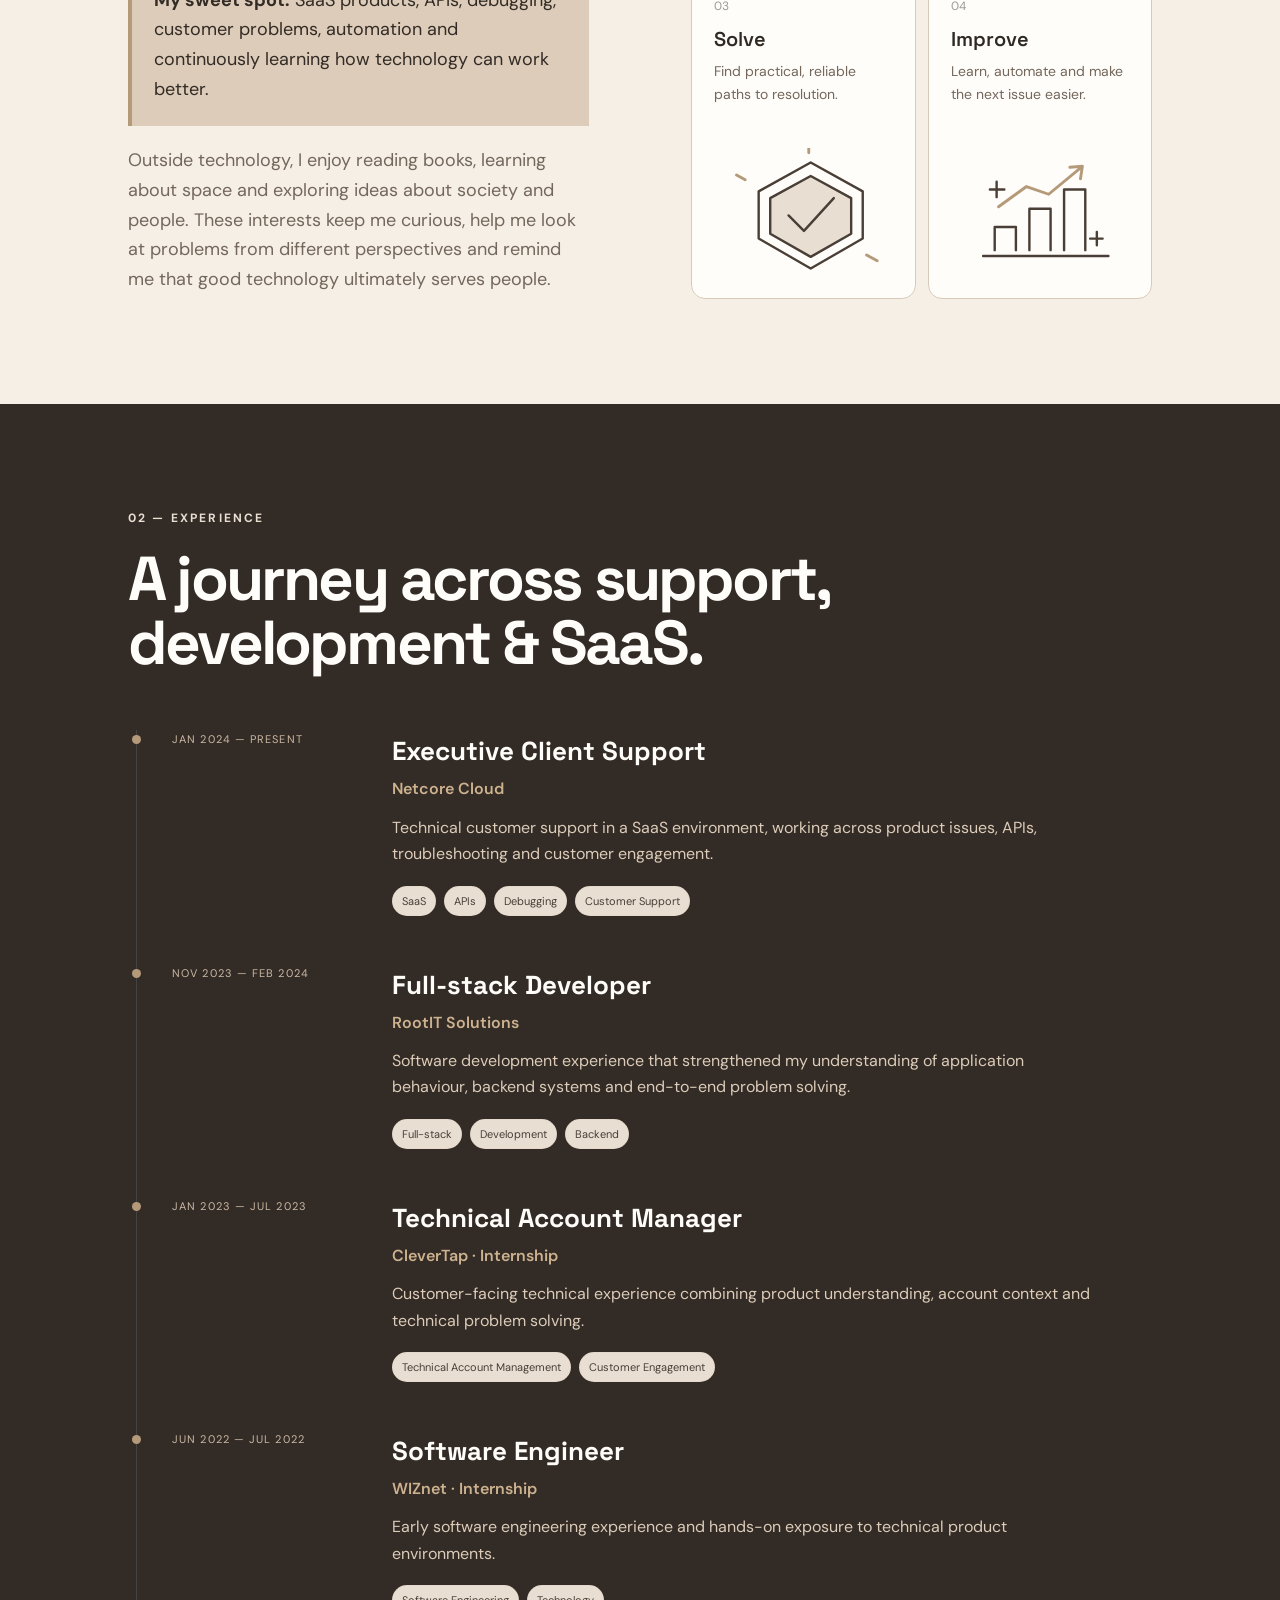
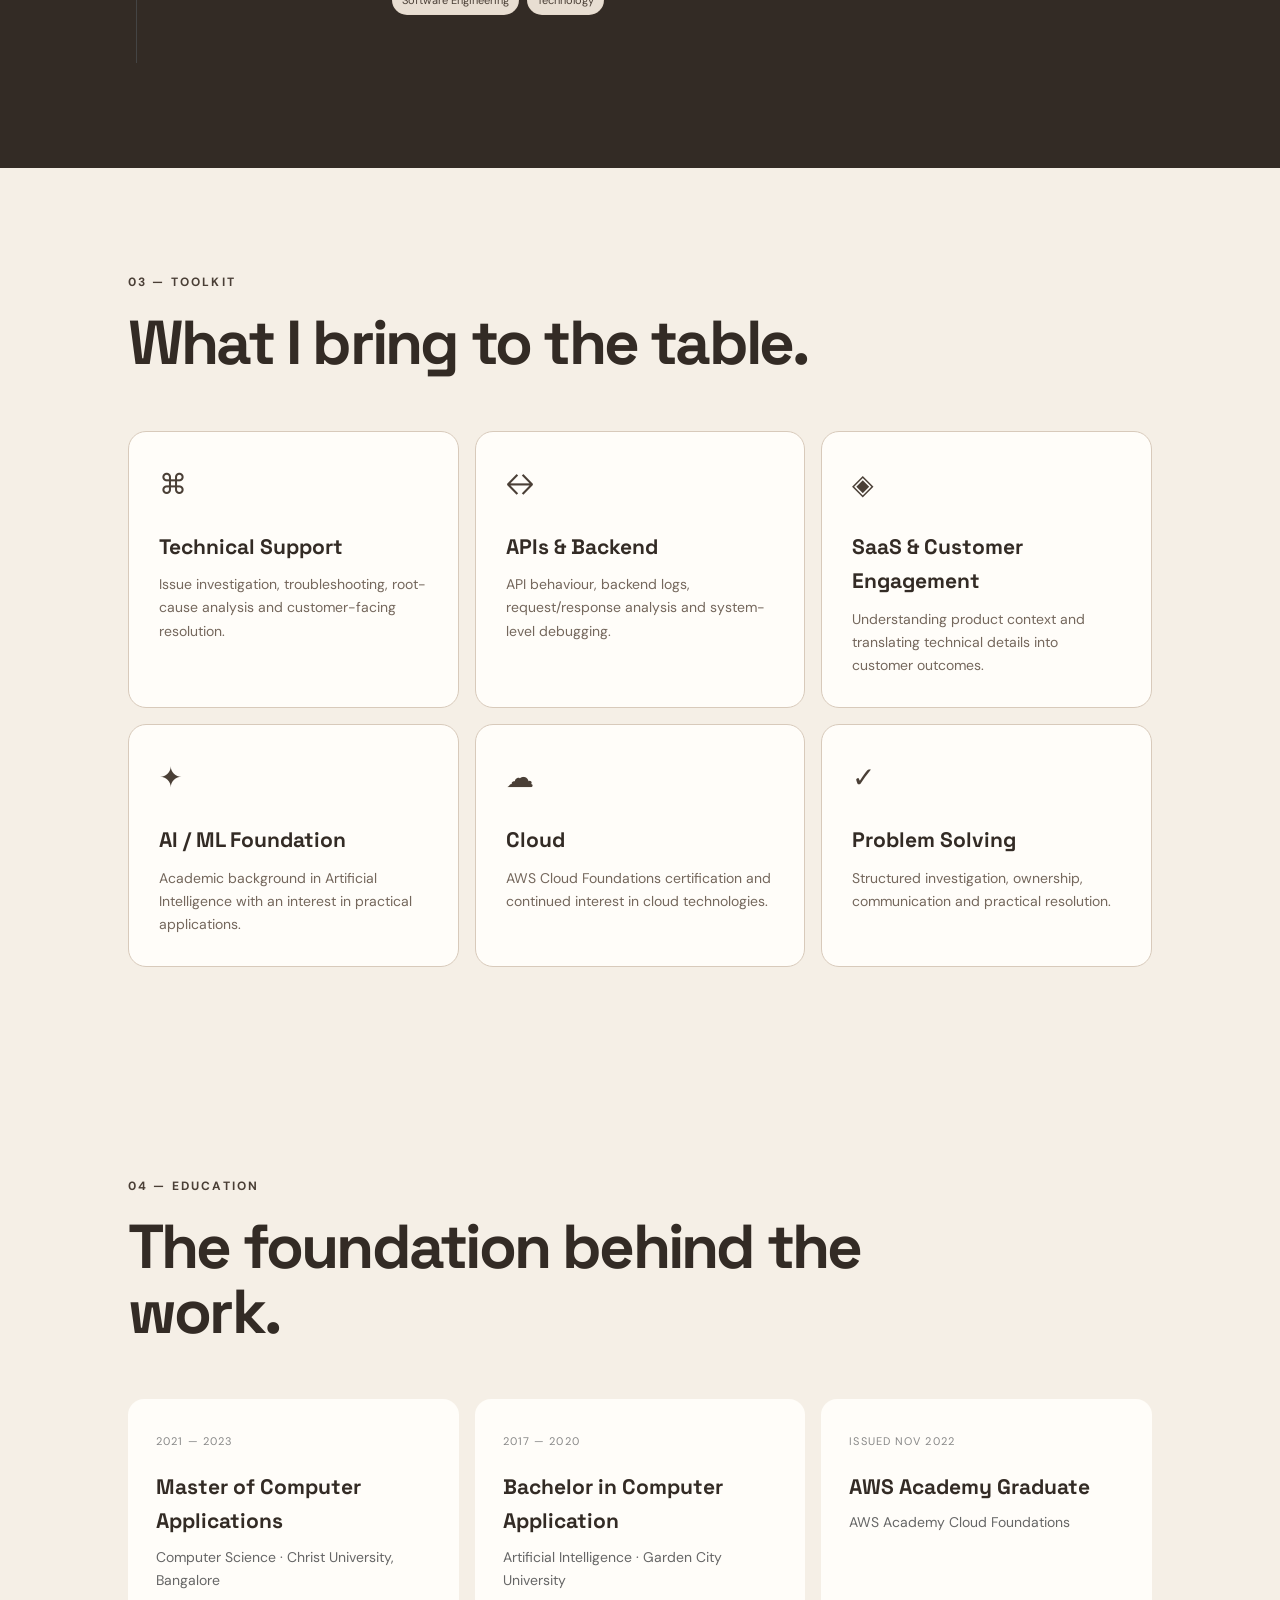
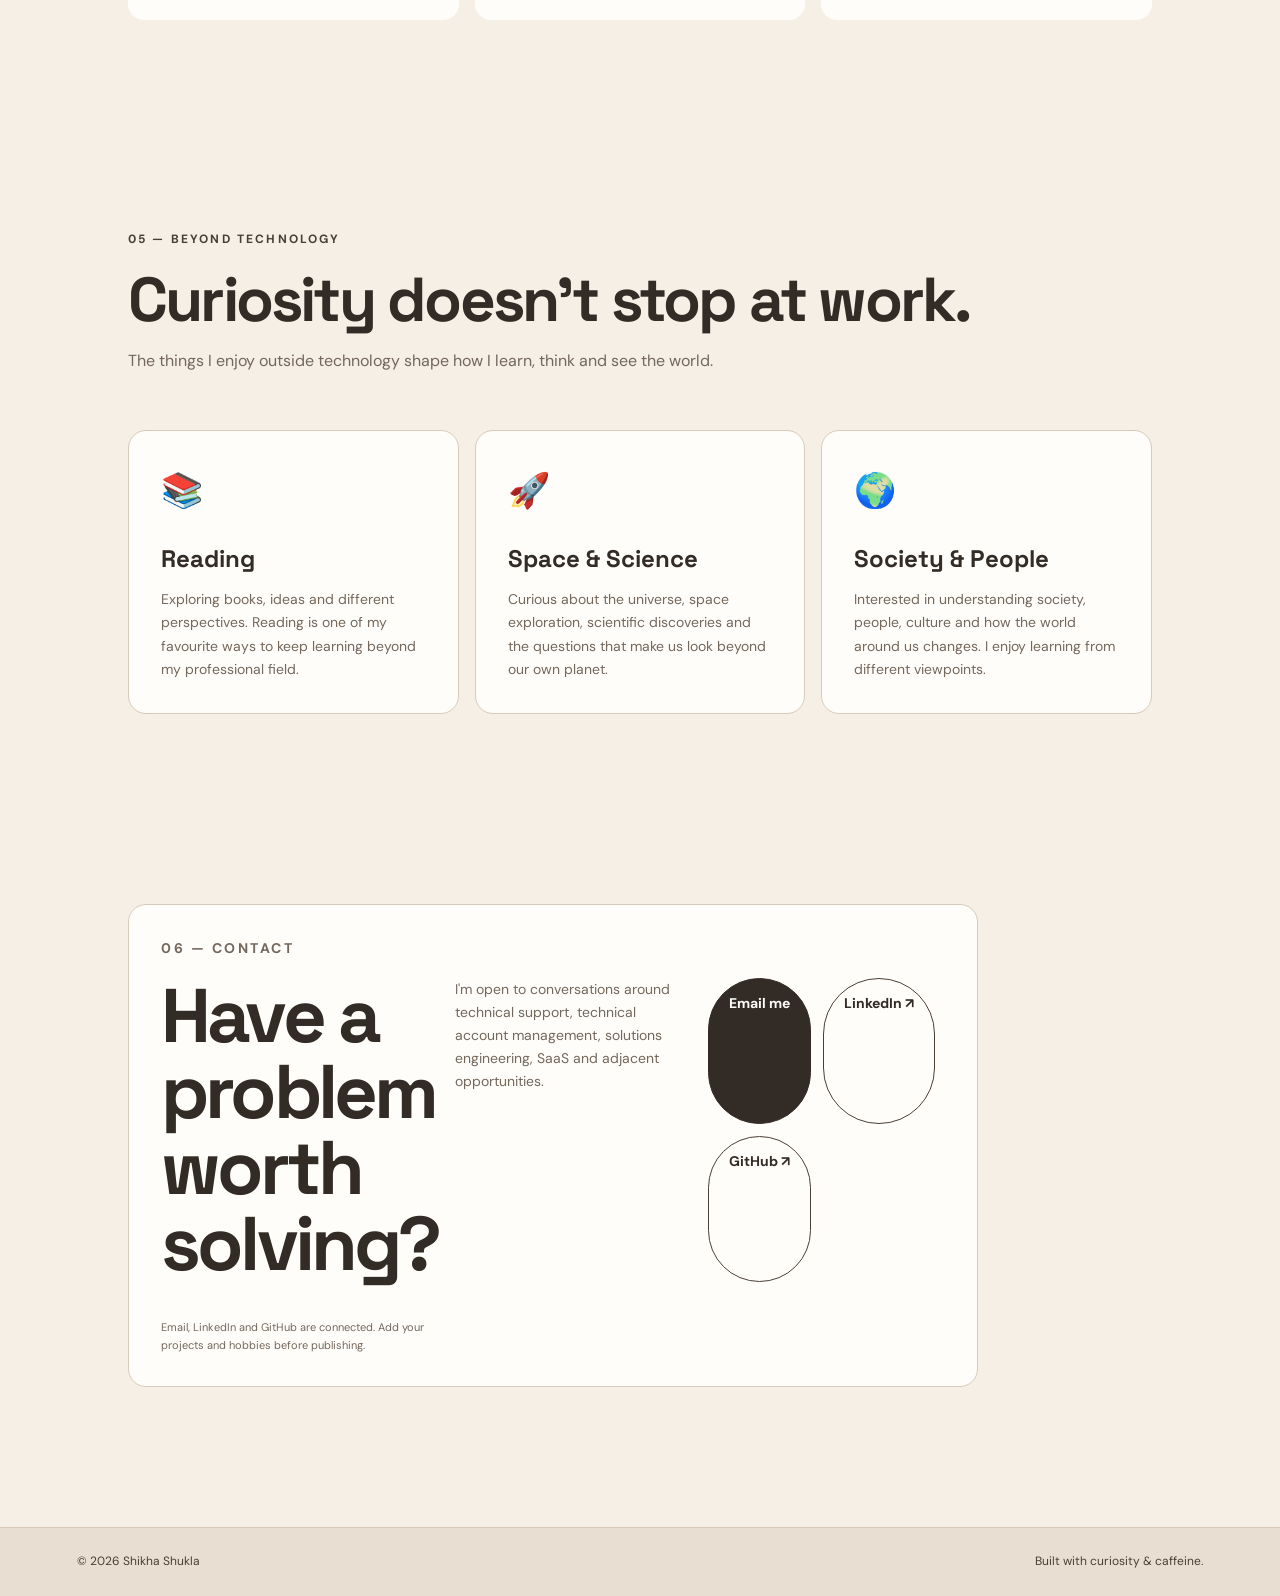
==== commit 7dfd15a9: "Add illustrations to value cards" ====
--- a/shikha_profile.html
+++ b/shikha_profile.html
@@ -89,10 +89,41 @@
           </p>
         </div>
         <div class="values">
-          <div class="value"><span>01</span><strong>Investigate</strong><p>Logs, APIs, errors and system behaviour.</p></div>
-          <div class="value"><span>02</span><strong>Translate</strong><p>Turn technical complexity into clear communication.</p></div>
-          <div class="value"><span>03</span><strong>Solve</strong><p>Find practical, reliable paths to resolution.</p></div>
-          <div class="value"><span>04</span><strong>Improve</strong><p>Learn, automate and make the next issue easier.</p></div>
+          <div class="value">
+            <span>01</span><strong>Investigate</strong><p>Logs, APIs, errors and system behaviour.</p>
+            <svg class="value-doodle" viewBox="0 0 180 140" aria-hidden="true" focusable="false">
+              <rect class="doodle-line" x="18" y="22" width="88" height="82" rx="8" />
+              <path class="doodle-line" d="M34 44h46M34 58h34M34 72h25" />
+              <circle class="doodle-soft" cx="112" cy="82" r="25" />
+              <path class="doodle-line" d="m130 101 22 22M102 82l7 7 14-16" />
+              <path class="doodle-accent" d="m17 15 5-8 5 8M126 35h17m-8-8v17" />
+            </svg>
+          </div>
+          <div class="value">
+            <span>02</span><strong>Translate</strong><p>Turn technical complexity into clear communication.</p>
+            <svg class="value-doodle" viewBox="0 0 180 140" aria-hidden="true" focusable="false">
+              <path class="doodle-soft" d="M22 26h83a10 10 0 0 1 10 10v42a10 10 0 0 1-10 10H68l-19 17V88H22a10 10 0 0 1-10-10V36a10 10 0 0 1 10-10Z" />
+              <path class="doodle-line" d="M34 48h49M34 62h34M99 105h48a9 9 0 0 0 9-9V62a9 9 0 0 0-9-9h-8" />
+              <path class="doodle-accent" d="m129 44 10 9-10 9m-4 28h20m-10-10v20" />
+            </svg>
+          </div>
+          <div class="value">
+            <span>03</span><strong>Solve</strong><p>Find practical, reliable paths to resolution.</p>
+            <svg class="value-doodle" viewBox="0 0 180 140" aria-hidden="true" focusable="false">
+              <path class="doodle-line" d="M91 15 145 45v49l-54 31-54-31V45l54-30Z" />
+              <path class="doodle-soft" d="M91 29 133 52v37l-42 24-42-24V52l42-23Z" />
+              <path class="doodle-line" d="m68 70 16 16 31-34" />
+              <path class="doodle-accent" d="M23 33l-9-5m135 83 11 6M89 5V0" />
+            </svg>
+          </div>
+          <div class="value">
+            <span>04</span><strong>Improve</strong><p>Learn, automate and make the next issue easier.</p>
+            <svg class="value-doodle" viewBox="0 0 180 140" aria-hidden="true" focusable="false">
+              <path class="doodle-line" d="M24 112h130M36 106V82h22v24m14 0V63h22v43m14 0V43h22v63" />
+              <path class="doodle-accent" d="m40 61 29-21 23 8 35-29m-13 1 13-1-2 13" />
+              <path class="doodle-line" d="M31 43h15m-8-8v16m97 43h13m-6-7v14" />
+            </svg>
+          </div>
         </div>
       </div>
     </section>
@@ -201,7 +232,7 @@
 
     <section class="section education">
       <div class="section-heading">
-        <p class="eyebrow">05 — EDUCATION</p>
+        <p class="eyebrow">04 — EDUCATION</p>
         <h2>The foundation behind the work.</h2>
       </div>
       <div class="edu-grid">
@@ -213,7 +244,7 @@
 
     <section id="interests" class="section interests">
       <div class="section-heading">
-        <p class="eyebrow">06 — BEYOND TECHNOLOGY</p>
+        <p class="eyebrow">05 — BEYOND TECHNOLOGY</p>
         <h2>Curiosity doesn't stop at work.</h2>
         <p class="muted">The things I enjoy outside technology shape how I learn, think and see the world.</p>
       </div>
@@ -237,11 +268,17 @@
     </section>
 
     <section id="contact" class="section contact">
-      <div class="contact-box">
-        <p class="eyebrow">07 — CONTACT</p>
+      <div class="section-heading">
+        
+        <article class="interest-card">
+        
+        <p class="eyebrow">06 — CONTACT</p>
+        <div class="interest-grid">
         <h2>Have a problem worth solving?</h2>
         <p>I'm open to conversations around technical support, technical account management, solutions engineering, SaaS and adjacent opportunities.</p>
+        
         <div class="contact-actions">
+          
           <!-- Replace the placeholder email and URLs below -->
           <a class="btn primary" href="mailto:shikhashukla676@gmail.com">Email me</a>
           <a class="btn secondary" href="https://www.linkedin.com/in/shikha-shukla-79318119a/" target="_blank" rel="noopener">LinkedIn ↗</a>
@@ -249,7 +286,11 @@
         </div>
         <p class="small-note">Email, LinkedIn and GitHub are connected. Add your projects and hobbies before publishing.</p>
       </div>
-    </section>
+      </div>
+       </article>
+
+    </section>
+    
   </main>
 
   <footer>
--- a/styles.css
+++ b/styles.css
@@ -32,7 +32,11 @@
 .mini-grid{display:grid;grid-template-columns:1fr 1fr;border-top:1px solid #333}.mini-grid div{padding:18px 8px;border-bottom:1px solid #333}.mini-grid div:nth-child(odd){border-right:1px solid #333}.mini-grid strong{display:block;font:700 22px "Space Grotesk"}.mini-grid small{color:#999}
 .section{padding:105px 10vw}.section-heading{max-width:850px;margin-bottom:55px}.section-heading h2{font-size:clamp(34px,5vw,62px);line-height:1.04;letter-spacing:-.045em}.section-heading>p:last-child{margin-top:16px;color:#aaa}
 .about-grid{display:grid;grid-template-columns:1fr 1fr;gap:8vw}.about-text{font-size:18px;color:#555}.about-text p+p{margin-top:20px}.highlight{padding:22px;border-left:4px solid var(--accent);background:#ebeae4;color:#333}
-.values{display:grid;grid-template-columns:1fr 1fr;gap:12px}.value{padding:22px;background:var(--surface);border:1px solid var(--line);border-radius:14px}.value span{font-size:12px;color:#999}.value strong{display:block;font:600 20px "Space Grotesk";margin:8px 0}.value p{font-size:14px;color:var(--muted)}
+.values{display:grid;grid-template-columns:1fr 1fr;gap:12px}.value{position:relative;overflow:hidden;min-height:330px;padding:22px 22px 170px;background:var(--surface);border:1px solid var(--line);border-radius:14px}.value span{font-size:12px;color:#999}.value strong{display:block;font:600 20px "Space Grotesk";margin:8px 0}.value p{font-size:14px;color:var(--muted)}
+.value-doodle{position:absolute;right:18px;bottom:15px;width:min(78%,220px);height:auto;color:var(--dark-2)}
+.doodle-line{fill:none;stroke:currentColor;stroke-width:2.5;stroke-linecap:round;stroke-linejoin:round}
+.doodle-soft{fill:var(--surface-2);stroke:currentColor;stroke-width:2.5;stroke-linecap:round;stroke-linejoin:round}
+.doodle-accent{fill:none;stroke:var(--accent);stroke-width:3;stroke-linecap:round;stroke-linejoin:round}
 .dark{background:var(--dark);color:#fff}.dark .eyebrow{color:#aaa}.timeline{border-left:1px solid #444;margin-left:8px}.job{display:grid;grid-template-columns:180px 1fr;gap:40px;padding:0 0 48px 35px;position:relative}.job:before{content:"";position:absolute;left:-5px;top:5px;width:9px;height:9px;border-radius:50%;background:var(--accent)}.date{font-size:11px;letter-spacing:.1em;color:#888}.job-body h3{font-size:26px}.company{color:var(--accent);font-weight:600;margin:3px 0 12px}.job-body>p:not(.company){color:#aaa;max-width:700px}.tags{display:flex;gap:8px;flex-wrap:wrap;margin-top:18px}.tags span{font-size:11px;border:1px solid rgba(255,255,255,.16);padding:5px 9px;border-radius:999px;color:#999}.section:not(.dark) .tags span{border-color:var(--line);color:#666}
 .skill-grid{display:grid;grid-template-columns:repeat(3,1fr);gap:16px}.skill-card{background:var(--surface);border:1px solid var(--line);padding:30px;border-radius:18px;transition:.25s}.skill-card:hover{transform:translateY(-5px);box-shadow:0 15px 30px rgba(0,0,0,.06)}.icon{font-size:28px;margin-bottom:22px}.skill-card h3{font-size:21px;margin-bottom:9px}.skill-card p{font-size:14px;color:var(--muted)}
 .project-grid{display:grid;grid-template-columns:repeat(3,1fr);gap:16px}.project-card{background:var(--surface);border:1px solid var(--line);padding:32px;border-radius:18px;min-height:300px;display:flex;flex-direction:column}.project-card.featured{background:#e9ffb5;border-color:#d7ef99}.project-number{font:700 13px "Space Grotesk";color:#888}.project-card h3{font-size:26px;margin:28px 0 12px}.project-card p{color:#666;font-size:14px}.project-link{margin-top:auto;padding-top:25px;font-weight:700;font-size:13px}.placeholder-link{cursor:pointer}
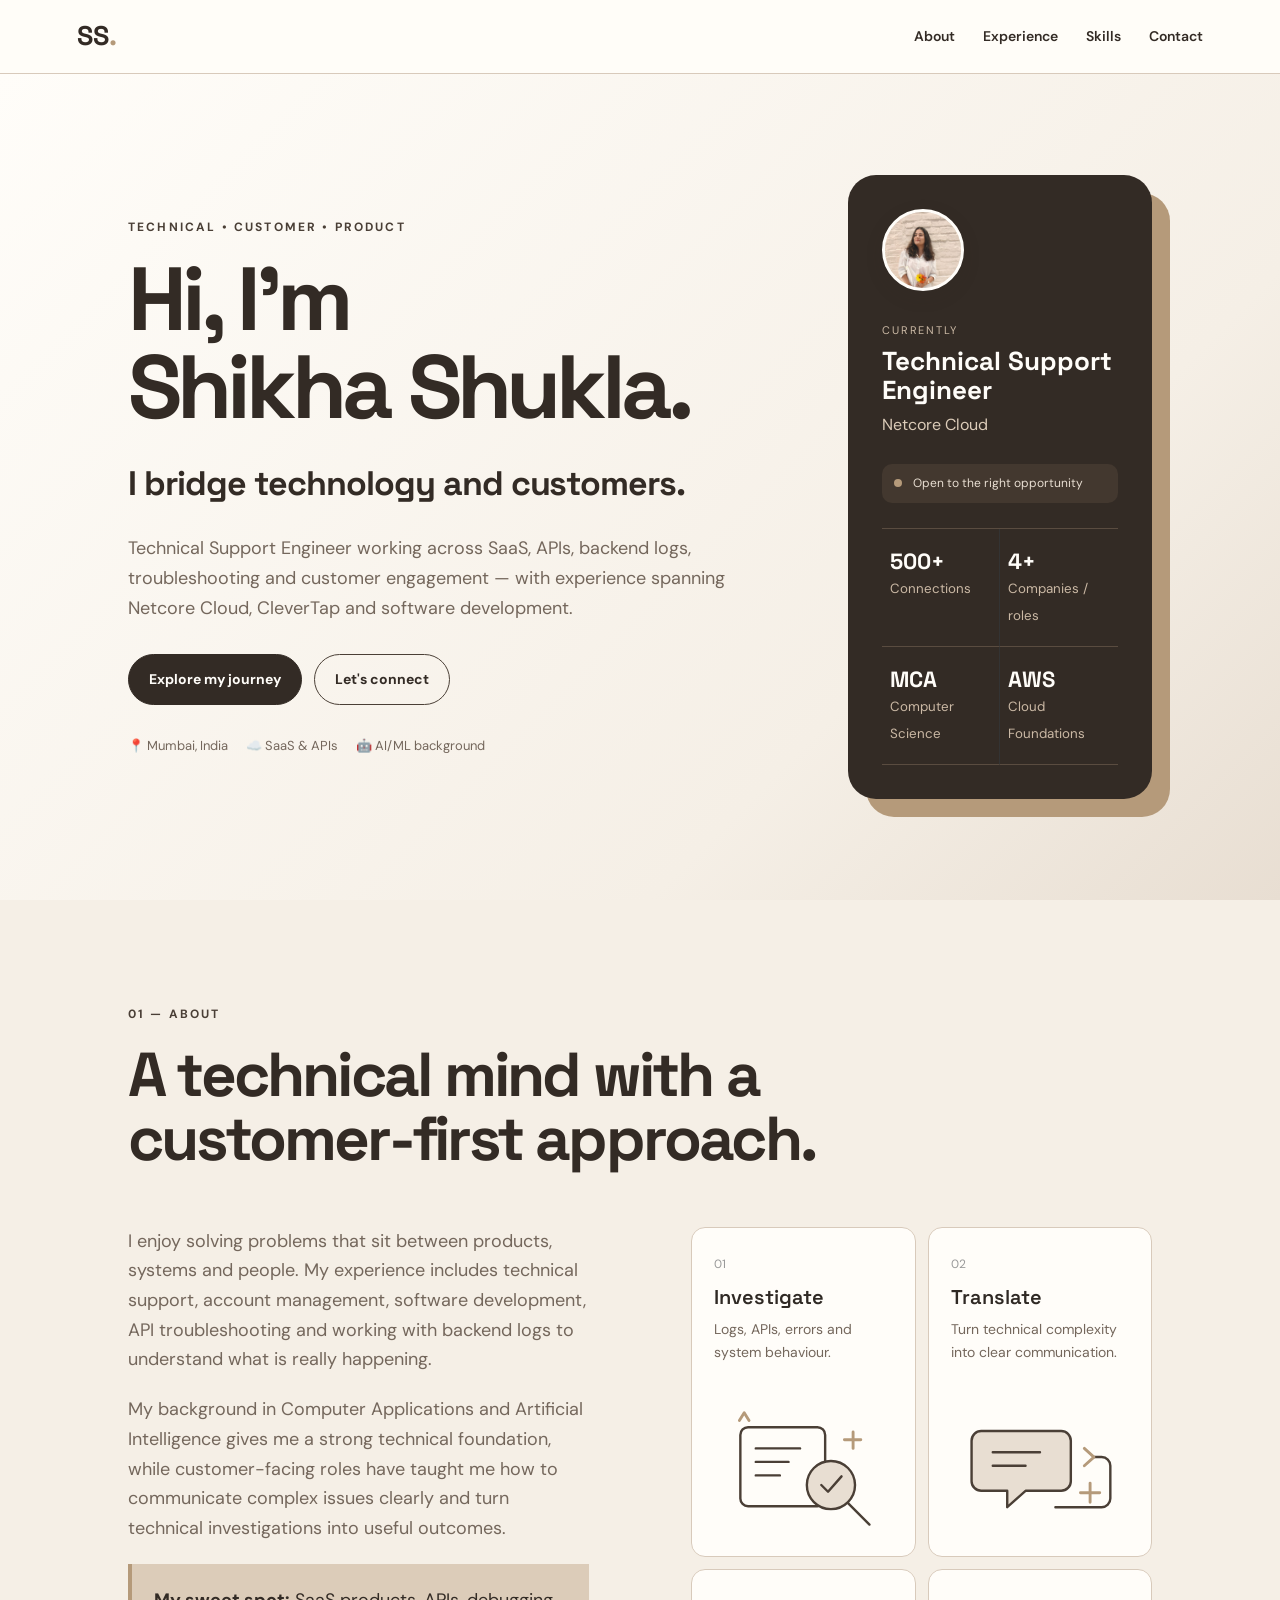
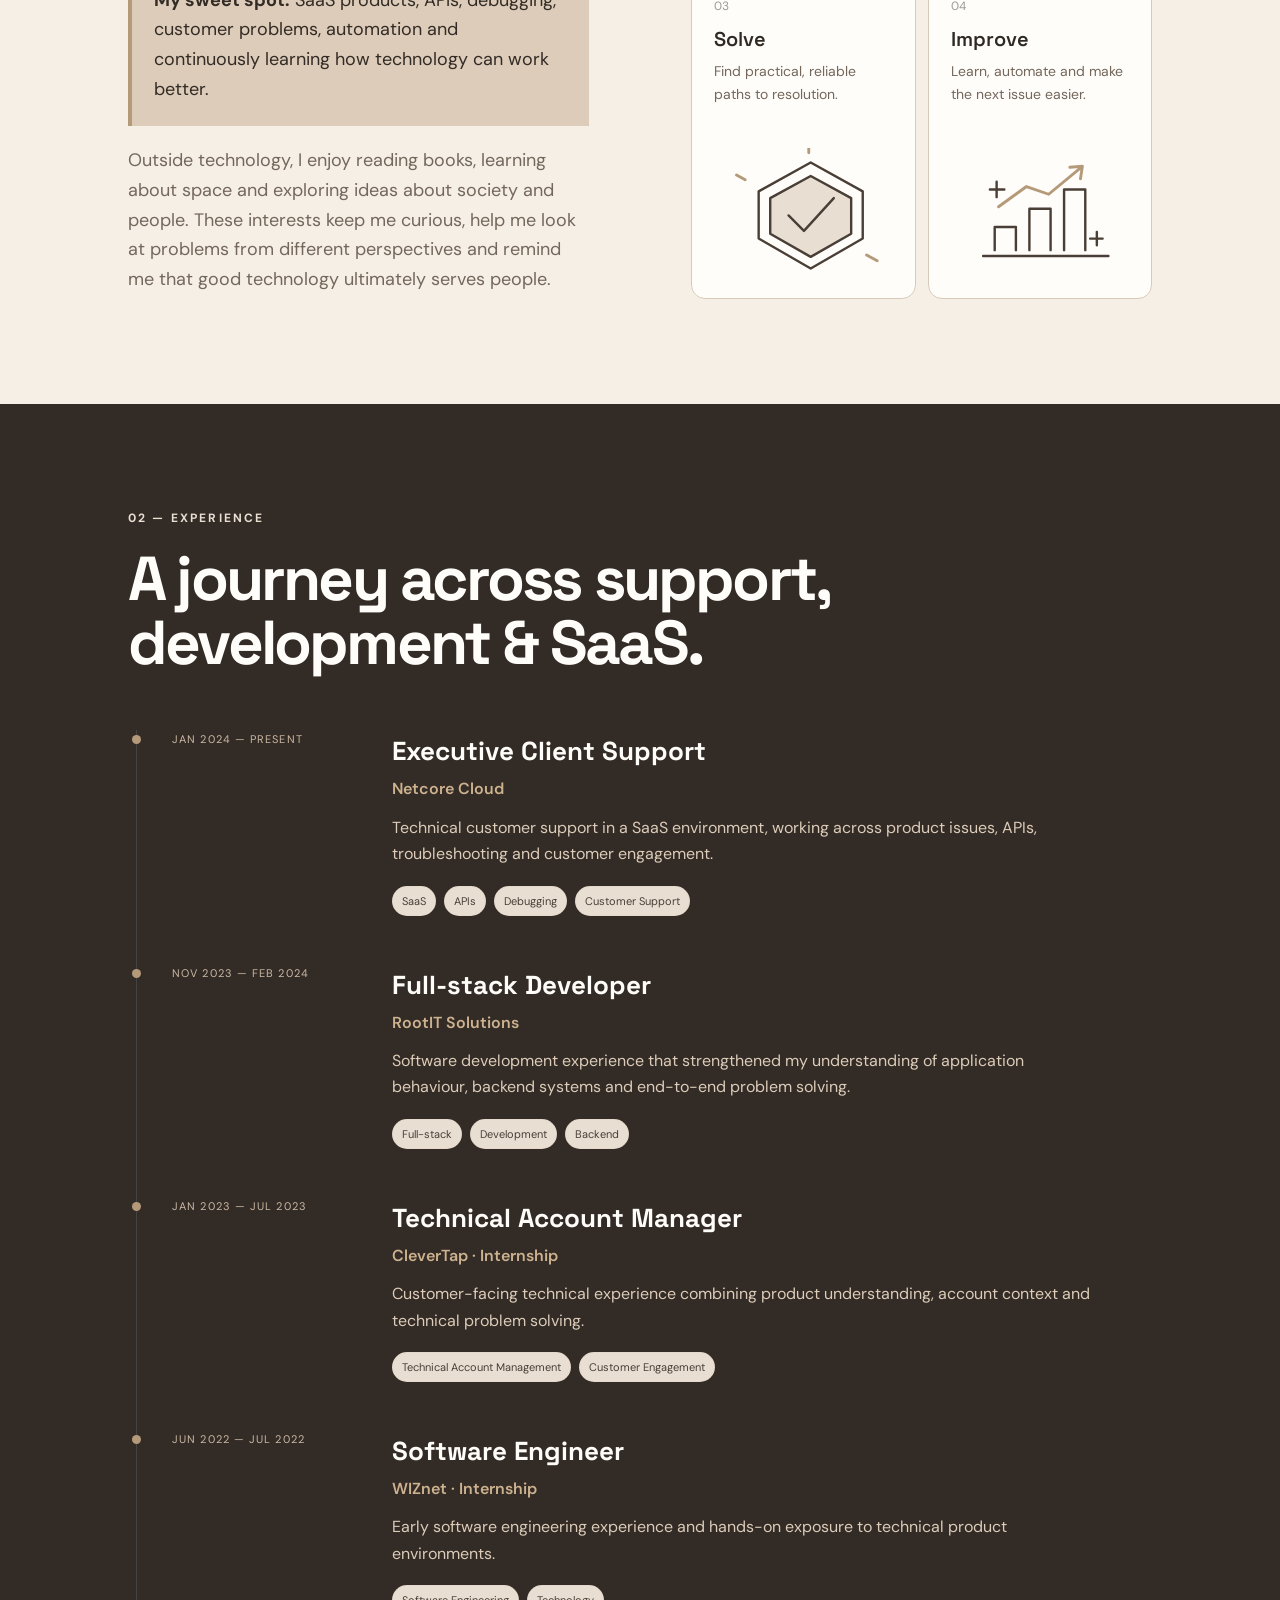
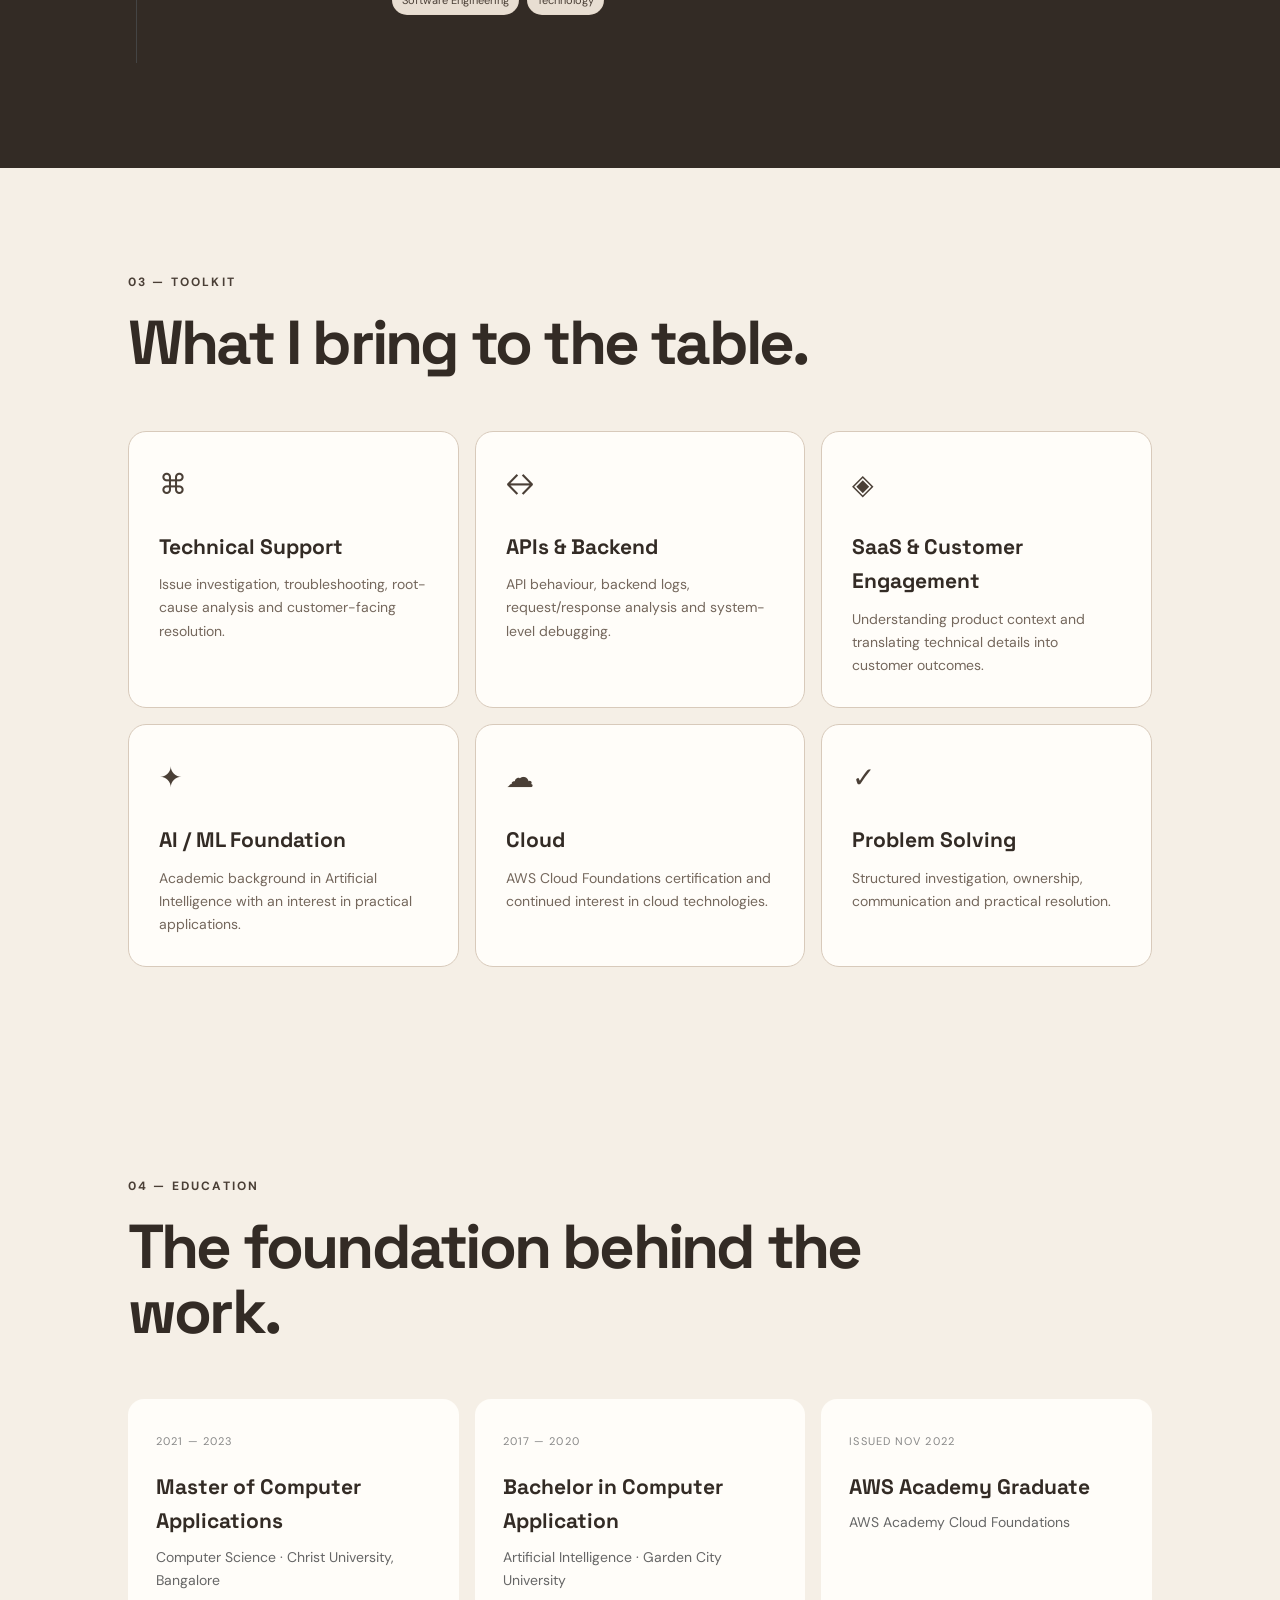
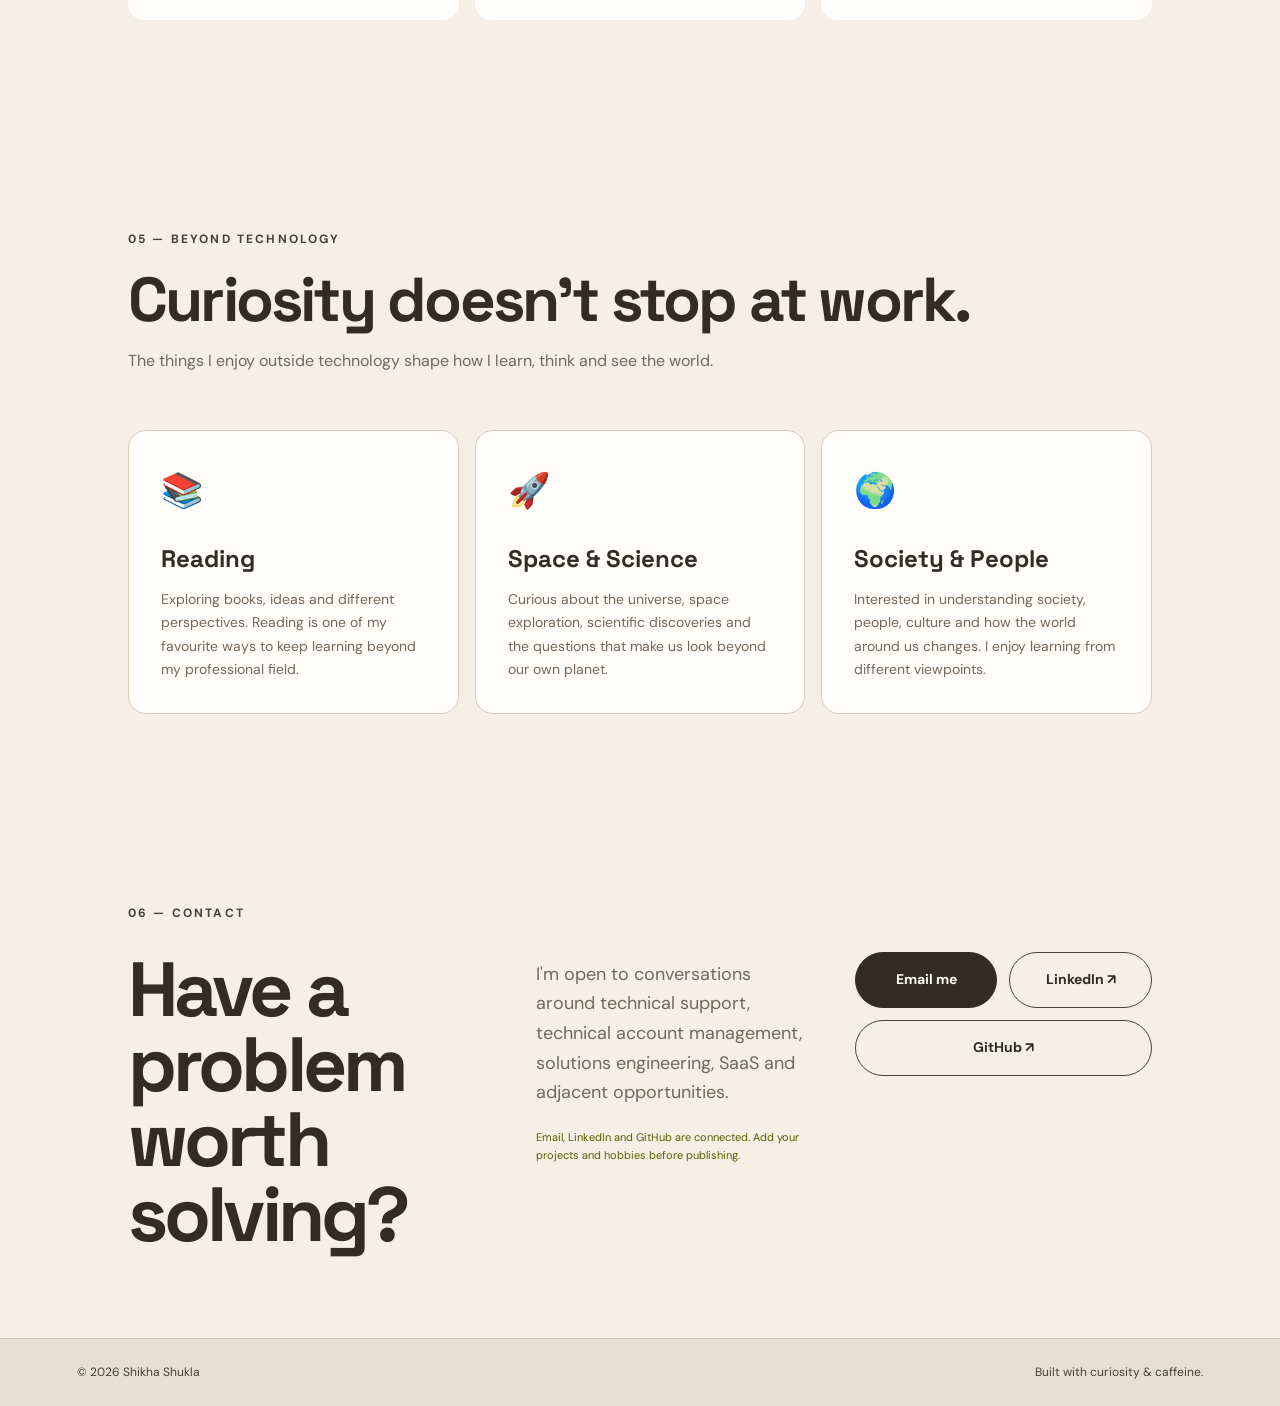
==== commit b12fba78: "Fix responsive contact section layout" ====
--- a/shikha_profile.html
+++ b/shikha_profile.html
@@ -268,29 +268,20 @@
     </section>
 
     <section id="contact" class="section contact">
-      <div class="section-heading">
-        
-        <article class="interest-card">
-        
-        <p class="eyebrow">06 — CONTACT</p>
-        <div class="interest-grid">
+      <p class="eyebrow">06 — CONTACT</p>
+      <div class="contact-layout">
         <h2>Have a problem worth solving?</h2>
-        <p>I'm open to conversations around technical support, technical account management, solutions engineering, SaaS and adjacent opportunities.</p>
-        
+        <div class="contact-copy">
+          <p>I'm open to conversations around technical support, technical account management, solutions engineering, SaaS and adjacent opportunities.</p>
+          <p class="small-note">Email, LinkedIn and GitHub are connected. Add your projects and hobbies before publishing.</p>
+        </div>
         <div class="contact-actions">
-          
-          <!-- Replace the placeholder email and URLs below -->
           <a class="btn primary" href="mailto:shikhashukla676@gmail.com">Email me</a>
           <a class="btn secondary" href="https://www.linkedin.com/in/shikha-shukla-79318119a/" target="_blank" rel="noopener">LinkedIn ↗</a>
           <a class="btn secondary" href="https://github.com/shikhass2021" target="_blank" rel="noopener">GitHub ↗</a>
         </div>
-        <p class="small-note">Email, LinkedIn and GitHub are connected. Add your projects and hobbies before publishing.</p>
-      </div>
-      </div>
-       </article>
-
-    </section>
-    
+      </div>
+    </section>
   </main>
 
   <footer>
--- a/styles.css
+++ b/styles.css
@@ -212,6 +212,16 @@
 .contact{
   background:#F5EFE6;
 }
+.contact>.eyebrow{margin-bottom:28px}
+.contact-layout{display:grid;grid-template-columns:minmax(0,1.2fr) minmax(230px,.9fr) minmax(280px,1fr);gap:clamp(28px,4vw,64px);align-items:start}
+.contact-layout h2{max-width:6.5ch;font-size:clamp(52px,6vw,92px);line-height:.98;color:var(--dark)}
+.contact-copy{padding-top:8px}
+.contact-copy>p:first-child{max-width:34ch;font-size:18px;color:var(--muted)}
+.contact-copy .small-note{max-width:38ch}
+.contact-actions{gap:12px;align-items:flex-start}
+.contact-actions .btn{display:flex;align-items:center;justify-content:center;min-height:56px;flex:1 1 135px;padding:14px 16px;text-align:center;white-space:nowrap}
+@media(max-width:980px){.contact-layout{grid-template-columns:1fr 1fr;gap:32px}.contact-layout h2{grid-column:1/-1;max-width:9ch}.contact-actions{grid-column:2;grid-row:2}}
+@media(max-width:600px){.contact-layout{grid-template-columns:1fr;gap:20px}.contact-layout h2{grid-column:auto;max-width:8ch;font-size:clamp(48px,13vw,64px)}.contact-copy{padding-top:0}.contact-actions{grid-column:auto;grid-row:auto}.contact-actions .btn{flex-basis:140px}}
 .contact-box{
   background:var(--surface);
   border:1px solid var(--line);
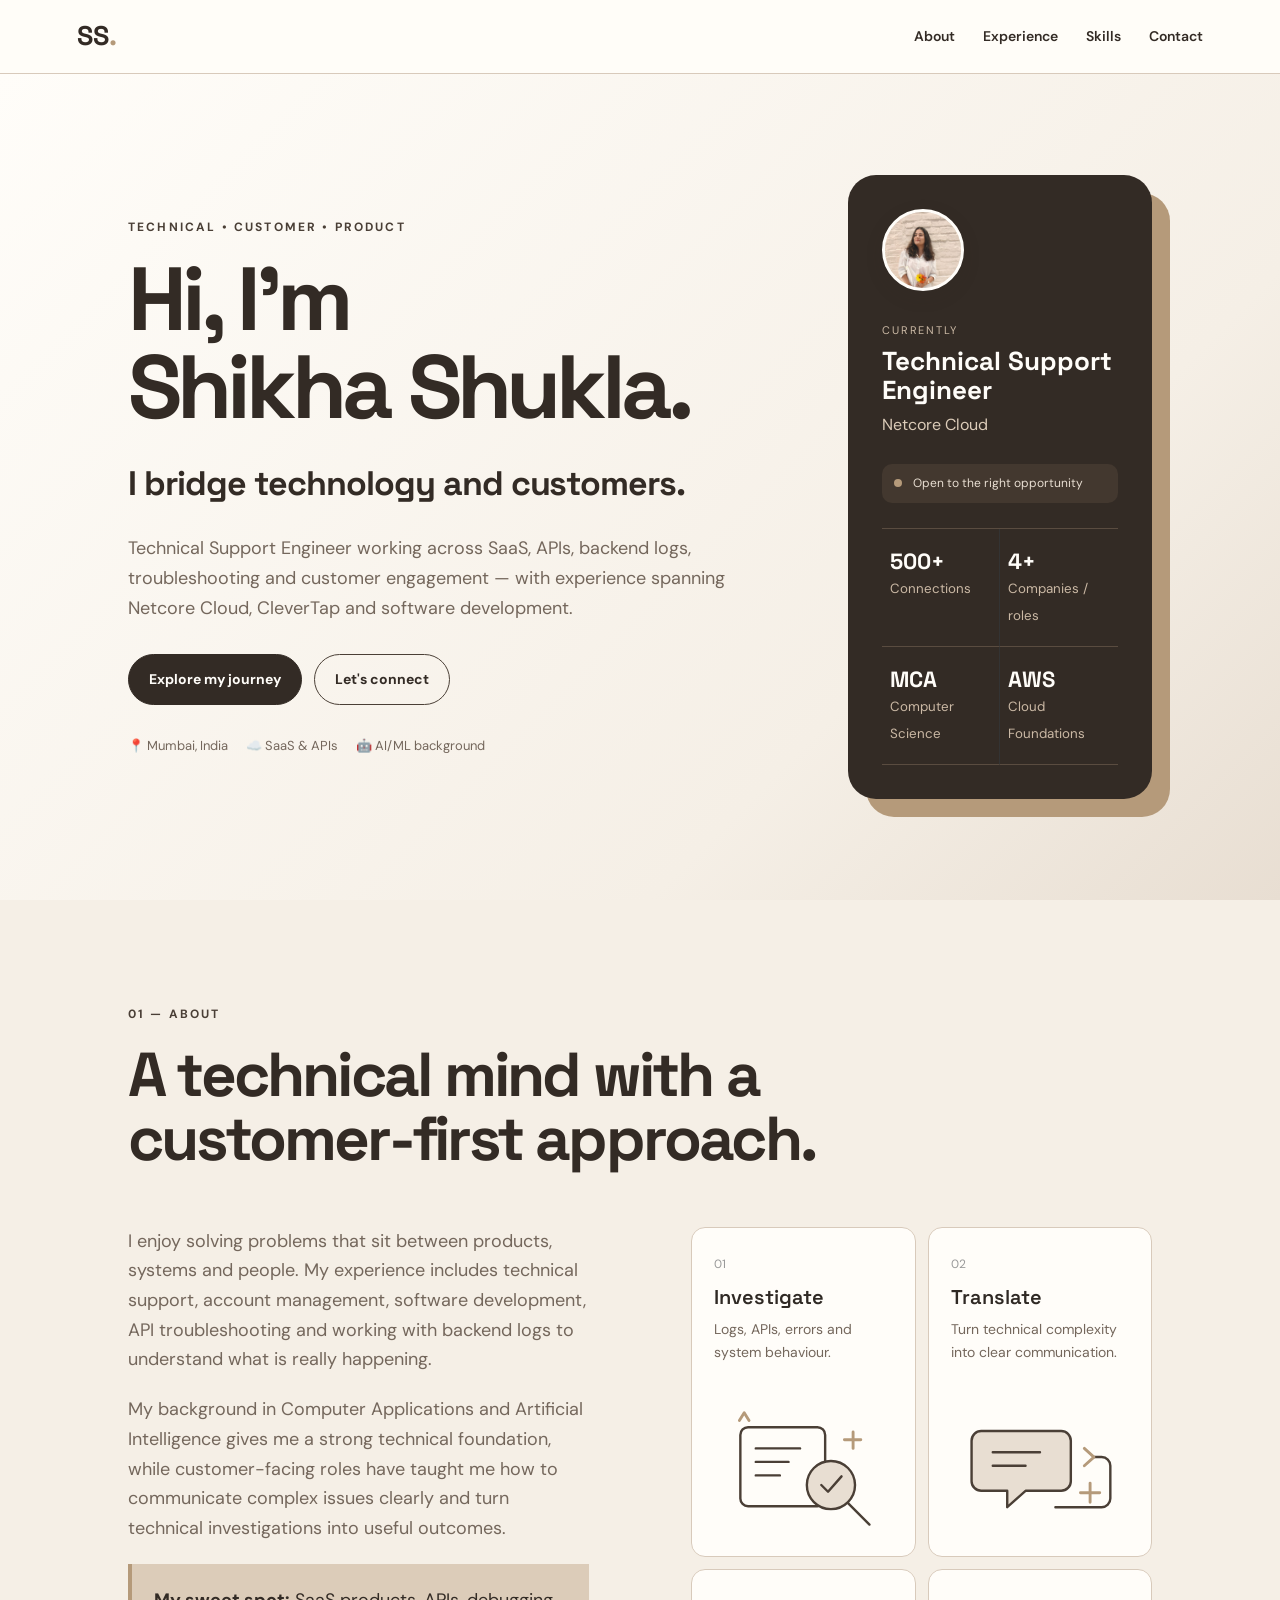
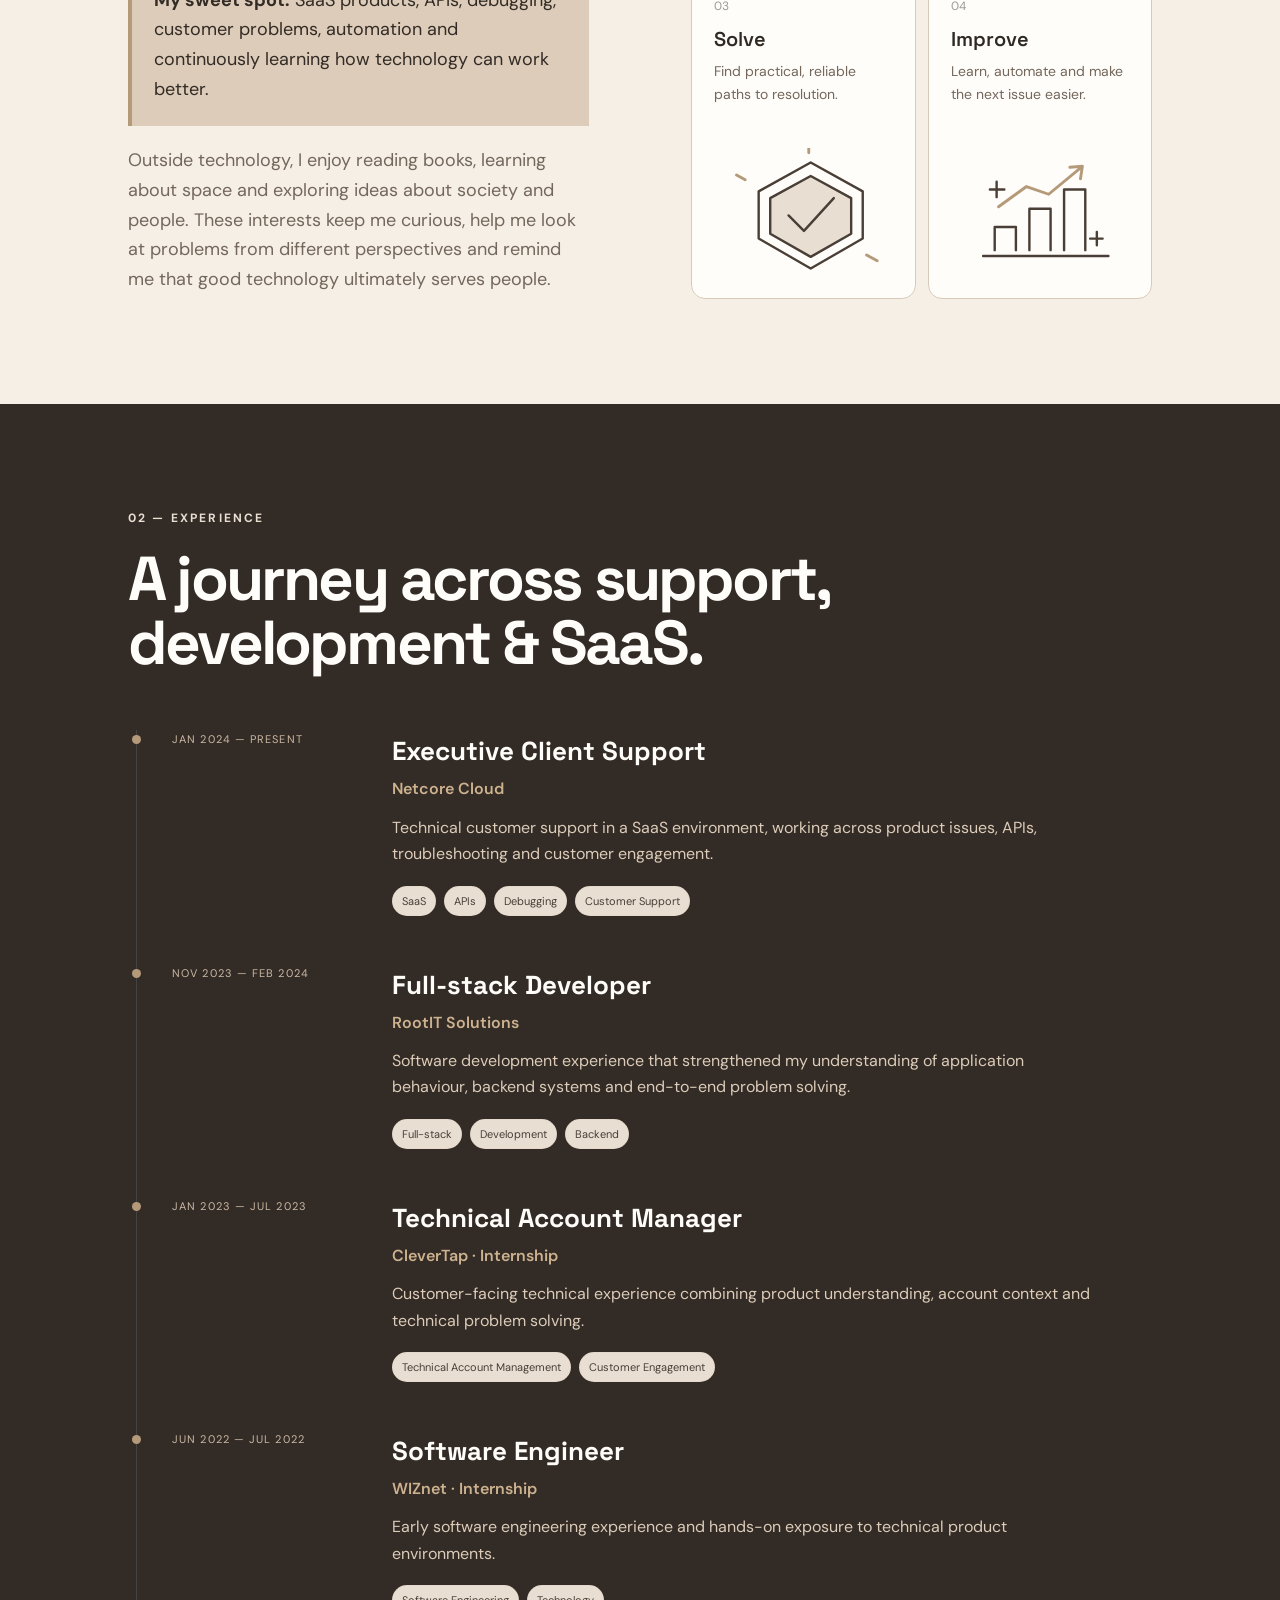
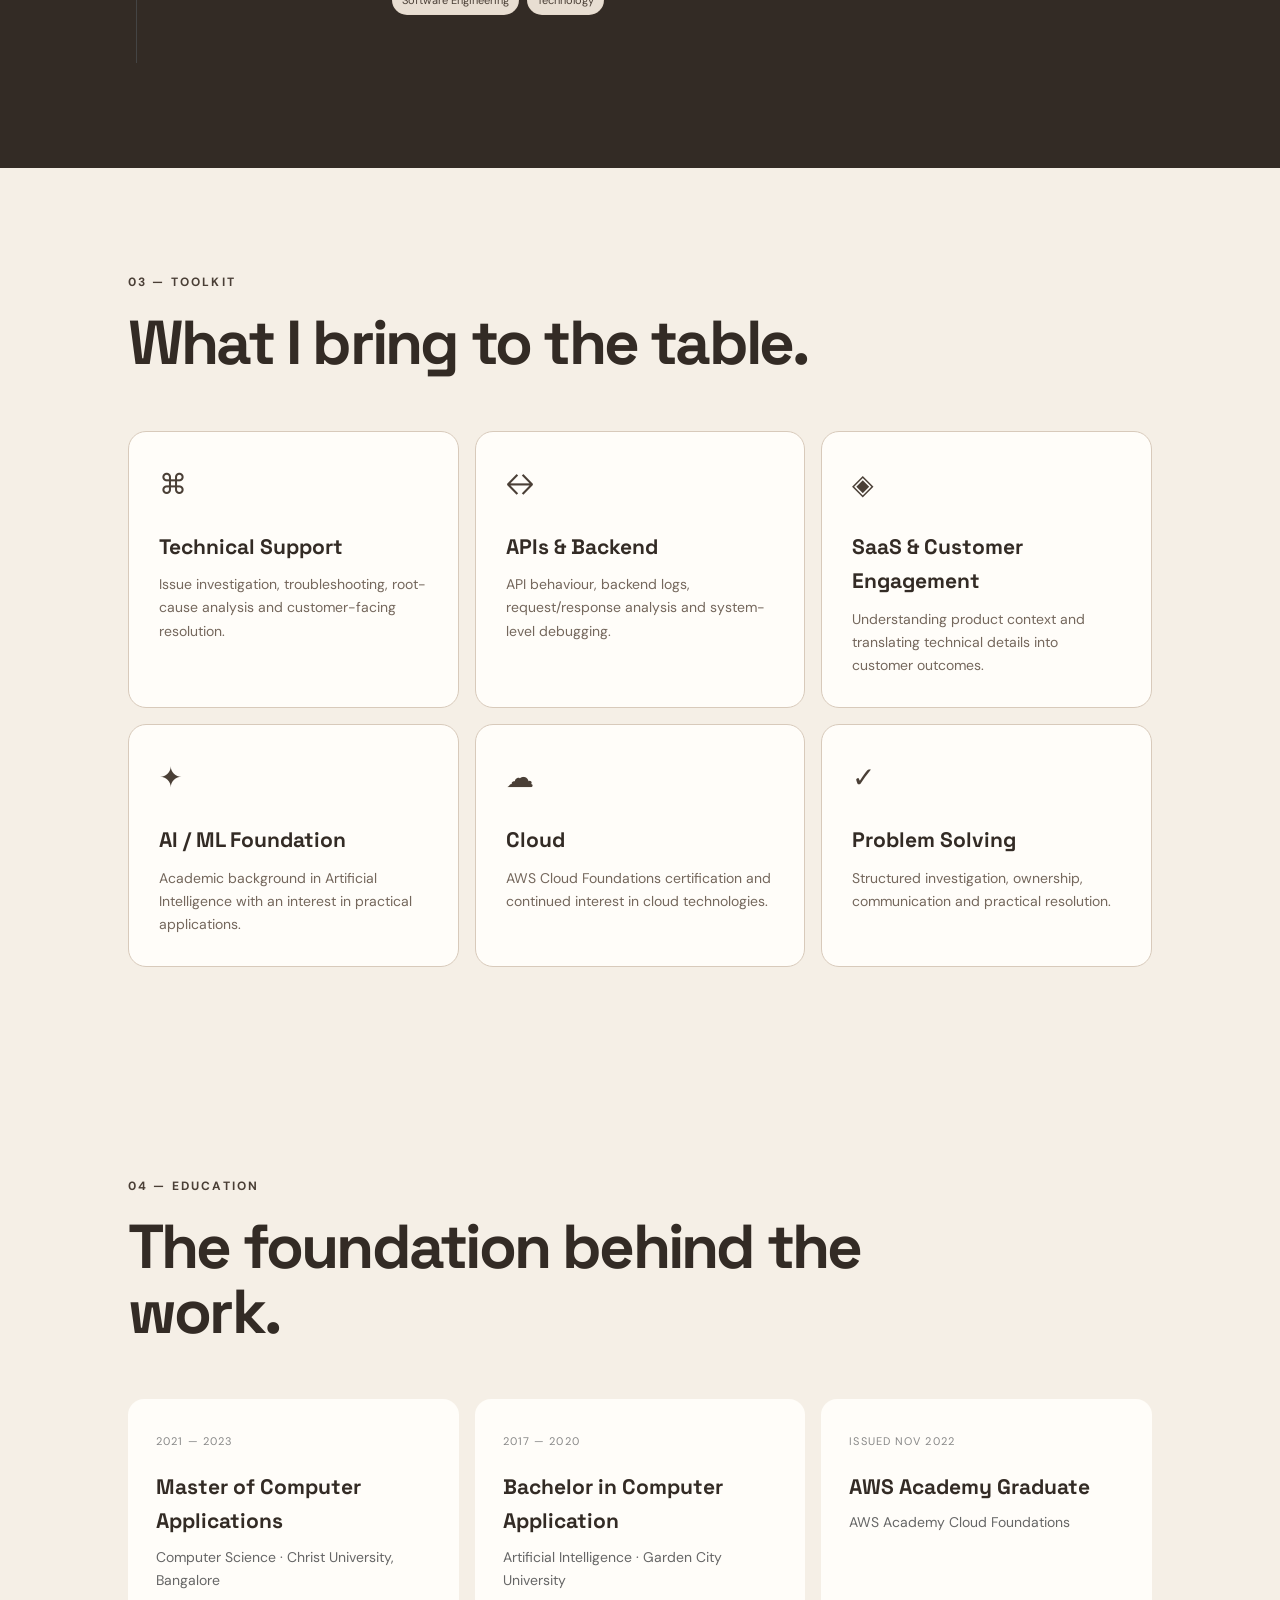
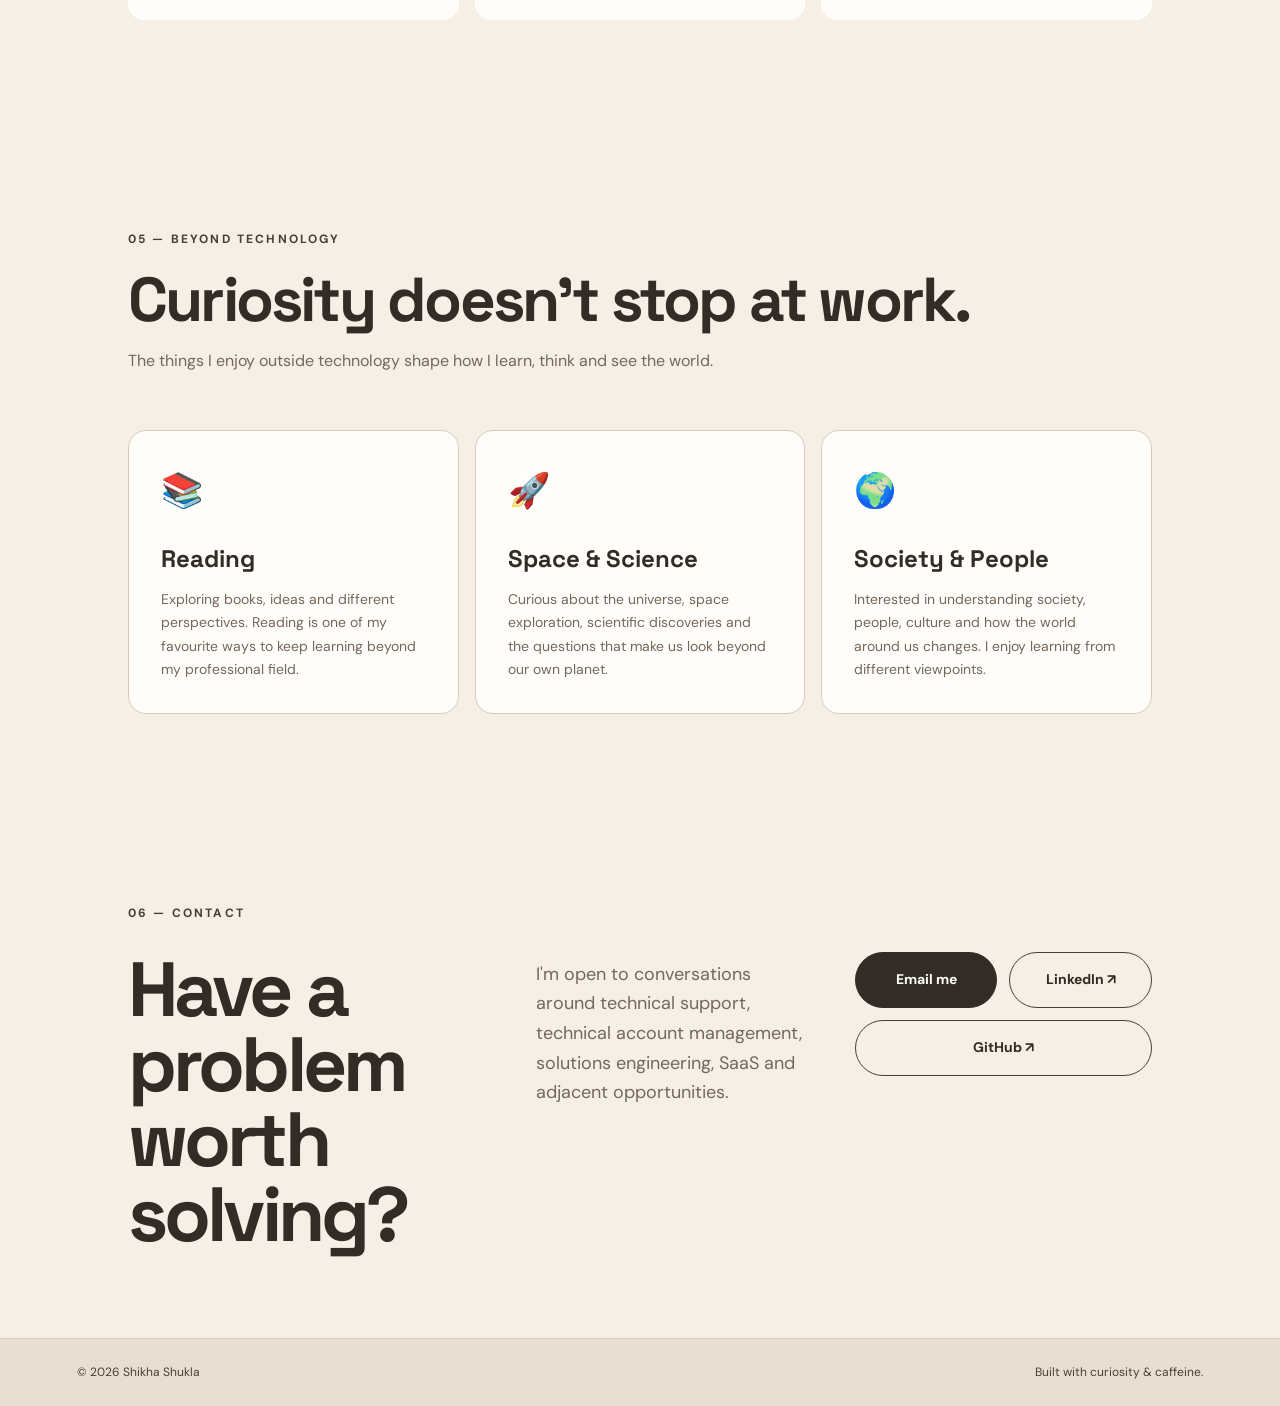
==== commit 4bb18750: "Remove outdated profile contact note Co-authored-by: Copilot <223556219+Copilot@users.noreply.github" ====
--- a/shikha_profile.html
+++ b/shikha_profile.html
@@ -8,7 +8,7 @@
   <link rel="preconnect" href="https://fonts.googleapis.com">
   <link rel="preconnect" href="https://fonts.gstatic.com" crossorigin>
   <link href="https://fonts.googleapis.com/css2?family=DM+Sans:wght@400;500;600;700&family=Space+Grotesk:wght@500;600;700&display=swap" rel="stylesheet">
-  <link rel="stylesheet" href="styles.css" />
+  <link rel="stylesheet" href="styles.css?v=b12fba7" />
 </head>
 <body>
   <header class="nav">
@@ -273,7 +273,6 @@
         <h2>Have a problem worth solving?</h2>
         <div class="contact-copy">
           <p>I'm open to conversations around technical support, technical account management, solutions engineering, SaaS and adjacent opportunities.</p>
-          <p class="small-note">Email, LinkedIn and GitHub are connected. Add your projects and hobbies before publishing.</p>
         </div>
         <div class="contact-actions">
           <a class="btn primary" href="mailto:shikhashukla676@gmail.com">Email me</a>
